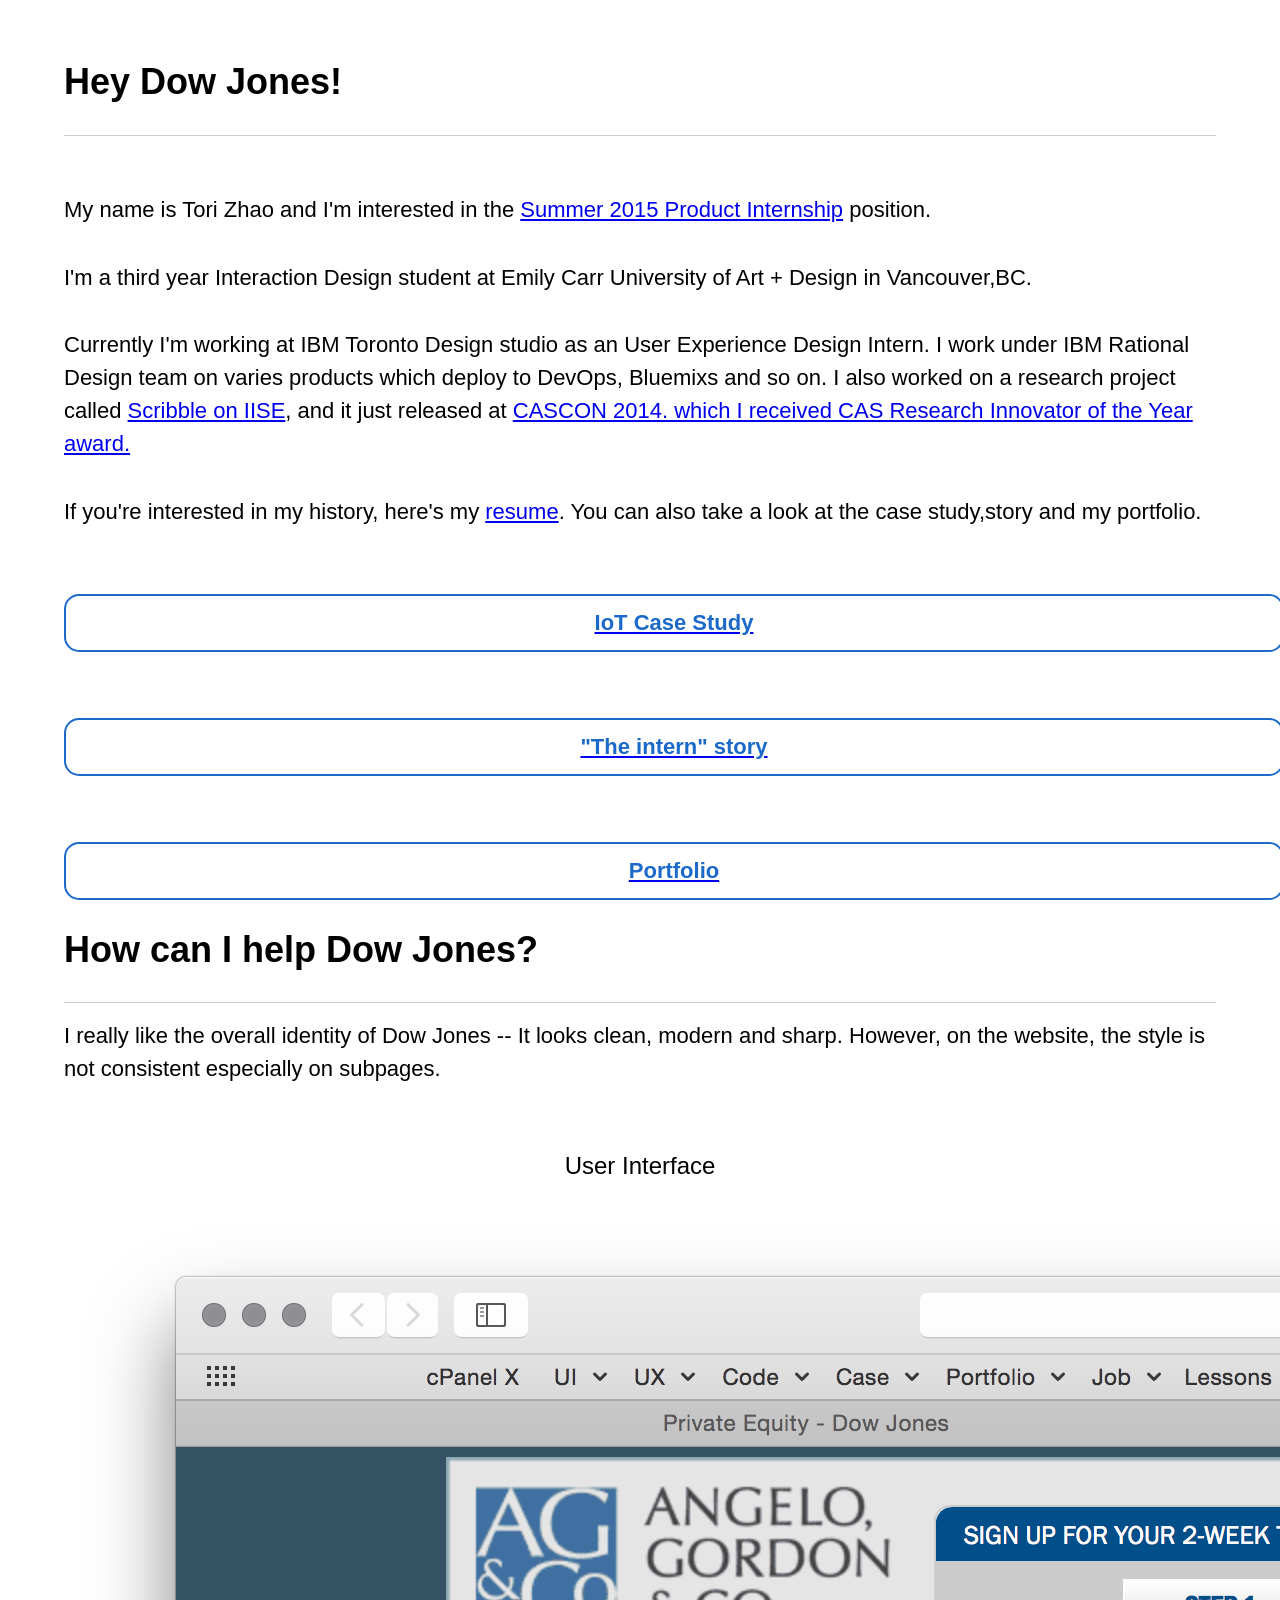
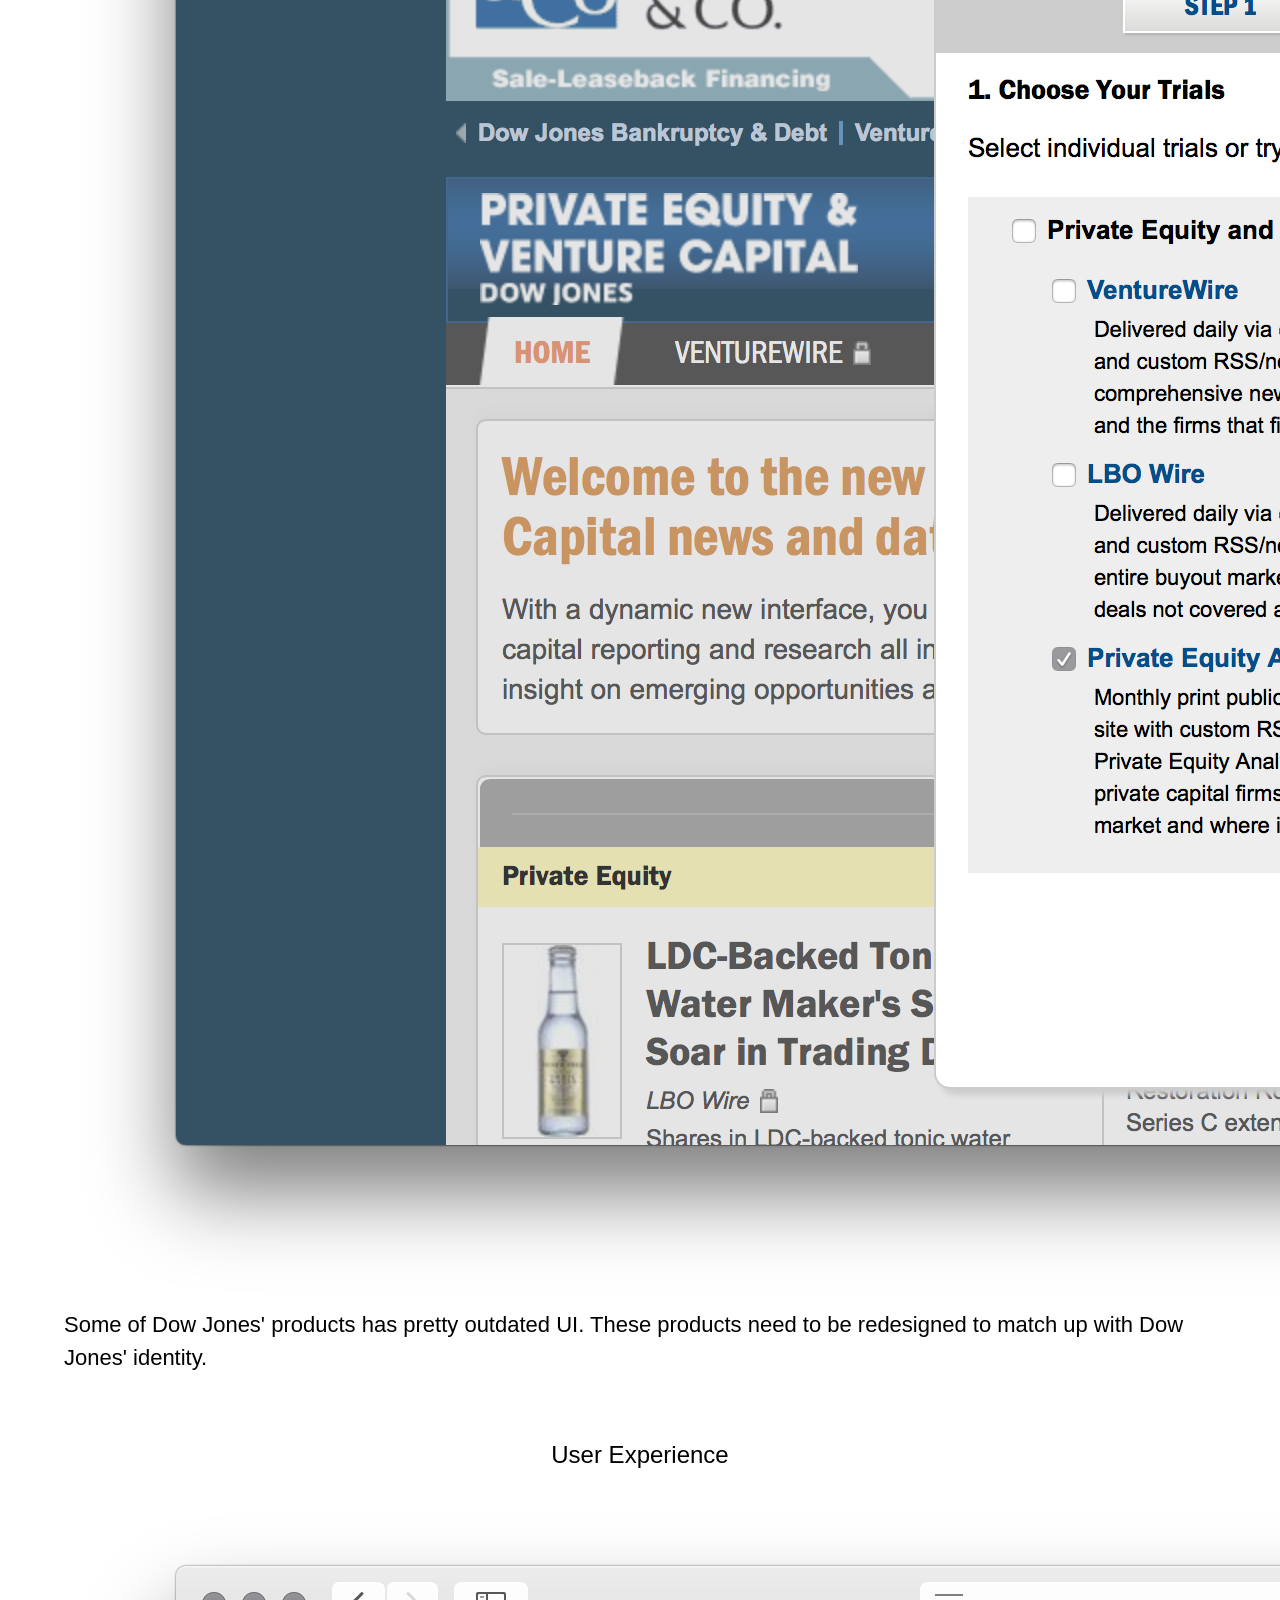
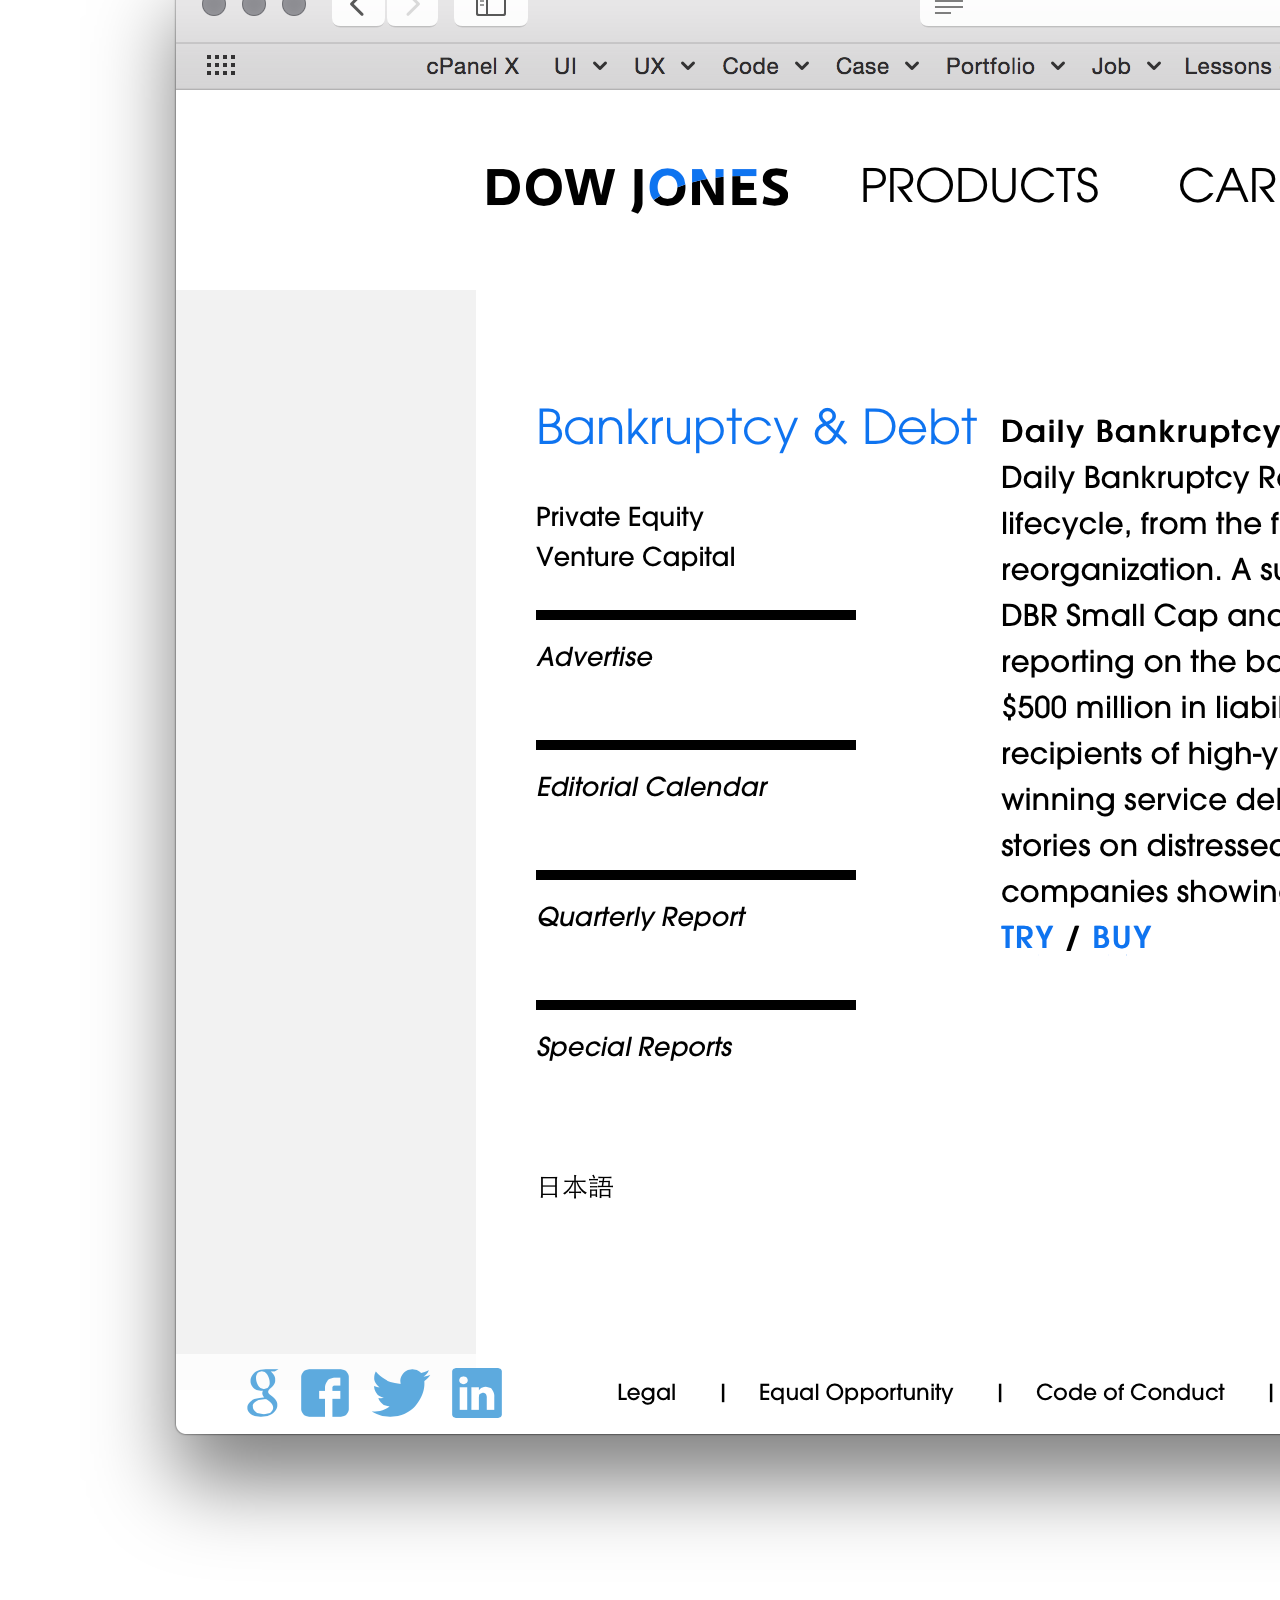
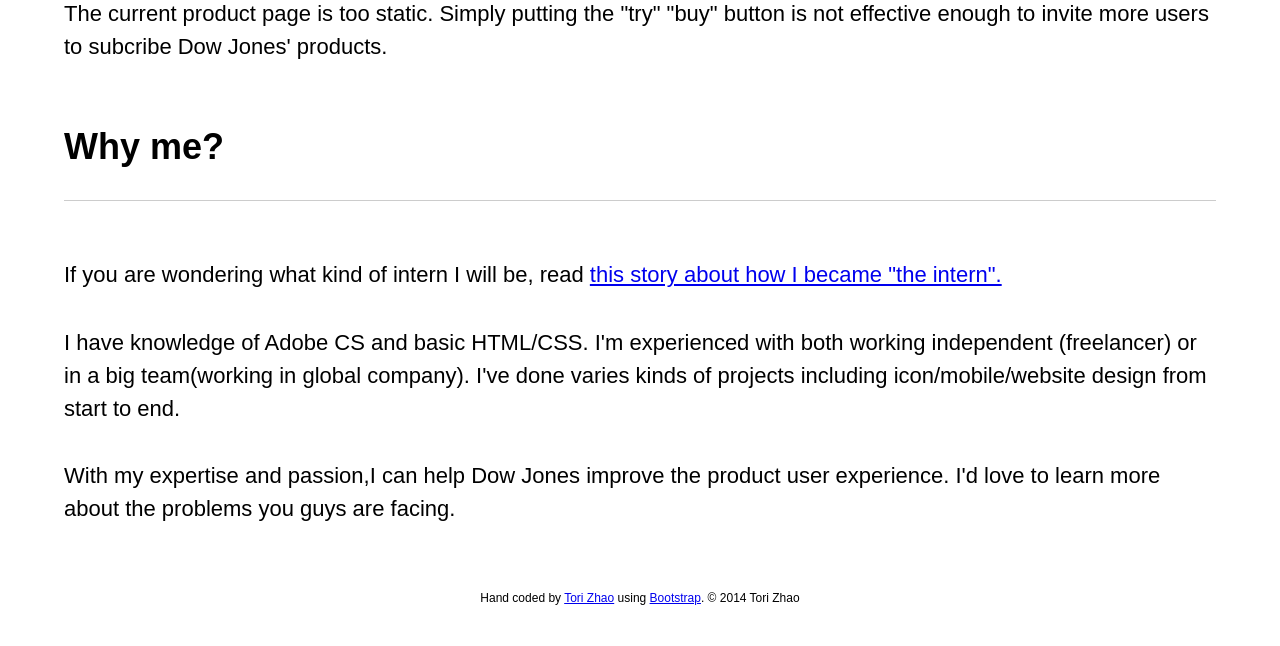
==== index.html @ aeb8a3db "version 1.0 initial version. first upload." ====
<!DOCTYPE html>
<html>
<head>
    <meta content="text/html; charset=utf-8" http-equiv="content-type">
    <meta charset="utf-8">
    <meta content="width=device-width" name="viewport">
    <meta content="IE=edge" http-equiv="X-UA-Compatible">

    <title>Tori's Application!</title>
    <meta content="Tori Zhao's Portfolio" name="description">
    <meta content="NOINDEX, NOFOLLOW" name="ROBOTS">
    <meta content="width=device-width, initial-scale=1.0, user-scalable=no"
    name="viewport"><!-- Bootstrap -->
    <link href="css/bootstrap.min.css" rel="stylesheet">
    <!-- HTML5 shim and Respond.js for IE8 support of HTML5 elements and media queries -->
    <!-- WARNING: Respond.js doesn't work if you view the page via file:// -->
    <!--[if lt IE 9]>
      <script src="https://oss.maxcdn.com/html5shiv/3.7.2/html5shiv.min.js"></script>
      <script src="https://oss.maxcdn.com/respond/1.4.2/respond.min.js"></script>
    <![endif]-->
    <!-- Stylesheets -->
    <link href="css/style.css" rel="stylesheet" type="text/css"><!-- Font  -->
    <link href='http://fonts.googleapis.com/css?family=Open+Sans:600,300' rel=
    'stylesheet' type='text/css'>
    <script>
(function(i,s,o,g,r,a,m){i['GoogleAnalyticsObject']=r;i[r]=i[r]||function(){
    (i[r].q=i[r].q||[]).push(arguments)},i[r].l=1*new Date();a=s.createElement(o),
    m=s.getElementsByTagName(o)[0];a.async=1;a.src=g;m.parentNode.insertBefore(a,m)
    })(window,document,'script','//www.google-analytics.com/analytics.js','ga');

    ga('create', 'UA-56283853-1', 'auto');
    ga('send', 'pageview');

    </script>
</head>

<body>
    <div class="container-fluid">
        <div class="row">
            <h1>Hey Dow Jones!</h1>


            <div class="col-md-7 intro">
                <p>My name is Tori Zhao and I'm interested in the <a href=
                "https://uscareers-dowjones-newscorp.icims.com/jobs/25150/summer-2015-product-internship/job?mode=job&iis=Job+Board&iisn=LinkedIn&mobile=false&width=910&height=500&bga=true&needsRedirect=false"
                target="_new">Summer 2015 Product Internship</a> position.</p>


                <p>I'm a third year Interaction Design student at Emily Carr
                University of Art + Design in Vancouver,BC.</p>


                <p>Currently I'm working at IBM Toronto Design studio as an
                User Experience Design Intern. I work under IBM Rational Design
                team on varies products which deploy to DevOps, Bluemixs
                and so on. I also worked on a research project called <a href=
                "http://iise.mybluemix.net/IISE/index.html" target=
                "_new">Scribble on IISE</a>, and it just released at <a href=
                "https://www-927.ibm.com/ibm/cas/cascon/" target="_new">CASCON
                2014. which I received CAS Research Innovator of the Year award.</a></p>


                <p>If you're interested in my history, here's my <a href=
                "https://www.dropbox.com/s/bzh99rfrfk92owg/Tori_Zhao_resume.pdf?dl=0"
                target="_new">resume</a>. You can also take a look at the case
                study,story and my portfolio.</p>
            </div>


            <div class="col-md-1">
            </div>


            <div class="col-md-4">
                <a href="http://iot.torichao.com" target="_new"><span class=
                "case-study">IoT Case Study</span></a> <a href=
                "http://uxthinker.torichao.com/story-behind-innovator-year-became-intern/" target="_new"><span class=
                "case-study">"The intern" story</span></a><a href=
                "http://www.torizhao.com" target="_new"><span class=
                "case-study">Portfolio</span></a>
            </div>
        </div>


        <div class="row">
        </div>
        <br>
        <br>


        <div class="row">
            <h1>How can I help Dow Jones?</h1>
            <br>
            <p>I really like the overall identity of Dow Jones -- It looks clean, modern and sharp. 
                However, on the website, the style is not consistent especially on subpages.</p>

            <div class="col-md-6">
                <h2>User Interface</h2>
                <img class="img-responsive" src="images/ui.png">

                <p>Some of Dow Jones' products has pretty outdated UI. These
                products need to be redesigned to match up with Dow Jones'
                identity.</p>
            </div>


            <div class="col-md-6">
                <h2>User Experience</h2>
                <img class="img-responsive" src="images/ux.png">

                <p>The current product page is too static. Simply putting the
                "try" "buy" button is not effective enough to invite more users
                to subcribe Dow Jones' products.</p>
            </div>
        </div>


        <div class="row">
        </div>
        <br>
        <br>


        <div class="row">
            <h1>Why me?</h1>


            <div class="col-md-1">
            </div>


            <div class="col-md-10 intro">
                <p>If you are wondering what kind of intern I will be, read <a href="http://uxthinker.torichao.com/story-behind-innovator-year-became-intern/" target="_new">this story about how I became "the intern".</a></p>

                <p>I have knowledge of Adobe CS and basic HTML/CSS. I'm
                experienced with both working independent (freelancer) or in a
                big team(working in global company). I've done varies kinds of
                projects including icon/mobile/website design from start to
                end.</p>


                <p>With my expertise and passion,I can help Dow Jones improve
                the product user experience. I'd love to learn more about the problems you guys are facing.</p>
            </div>


            <div class="col-md-1">
            </div>
        </div>
    </div>


    <footer>
        <p class="footer">Hand coded by <a href="http://www.torizhao.com">Tori
        Zhao</a> using <a href="http://getbootstrap.com">Bootstrap</a>. © 2014 Tori Zhao</p>
    </footer>
    <!-- jQuery (necessary for Bootstrap's JavaScript plugins) -->
    <script src=
    "https://ajax.googleapis.com/ajax/libs/jquery/1.11.1/jquery.min.js"></script> 
<!-- Include all compiled plugins (below), or include individual files as needed -->
     <script src="js/bootstrap.min.js"></script>
</body>
</html>
---- css/style.css ----
/* http://meyerweb.com/eric/tools/css/reset/ 
   v2.0 | 20110126
   License: none (public domain)
*/
html,body,div,span,applet,object,iframe,h1,h2,h3,h4,h5,h6,p,blockquote,pre,a,abbr,acronym,address,big,cite,code,del,dfn,em,img,ins,kbd,q,s,samp,small,strike,strong,sub,sup,tt,var,b,u,i,center,dl,dt,dd,ol,ul,li,fieldset,form,label,legend,table,caption,tbody,tfoot,thead,tr,th,td,article,aside,canvas,details,embed,figure,figcaption,footer,header,hgroup,menu,nav,output,ruby,section,summary,time,mark,audio,video {
        margin:0;
        padding:0;
        border:0;
        font-size:100%;
        font:inherit;
        vertical-align:baseline
}

/* HTML5 display-role reset for older browsers */
article,aside,details,figcaption,figure,footer,header,hgroup,menu,nav,section {
        display:block
}

body {
        line-height:1
}

ol,ul {
        list-style:none
}

blockquote,q {
        quotes:none
}

blockquote:before,blockquote:after,q:before,q:after {
        content:'';
        content:none
}

table {
        border-collapse:collapse;
        border-spacing:0
}

html {
        font-family:‘Open Sans’,sans-serif
}

.container-fluid {
        margin:5%
}

#profile {
        max-width:25%;
        max-height:25%;
        padding:5%
}

.intro {
        margin-top:5%
}

p {
        font-weight:200;
        font-size:22px;
        line-height:1.5;
        margin-bottom:3%
}

h1 {
        font-weight:600;
        font-size:36px;
        display:block;
        padding-bottom:3%;
        border-bottom:1px solid rgba(0,0,0,0.2)
}

h2 {
        font-size:24px;
        padding-bottom:3%;
        padding-top:3%;
        text-align:center
}

a:hover {
        cursor:pointer;
        text-decoration:none;
        color:#1B69C9
}

.footer {
        font-size:12px;
        text-align:center
}

.case-study {
        position:relative;
        display:block;
        width:100%;
        margin-top:3em;
/*	margin-bottom: -1rem;*/
        padding:1rem 2rem;
        border:2px solid #1B69C9;
        border-radius:15px;
        background-color:#FFF;
        text-align:center;
        cursor:pointer;
        color:#1B69C9;
        font-weight:600;
        font-size:22px
}

.case-study:hover {
        text-decoration:none;
        color:#fff;
        background-color:#1B69C9;
        transition:background-color .3s ease;
        transition:color 1s ease
}
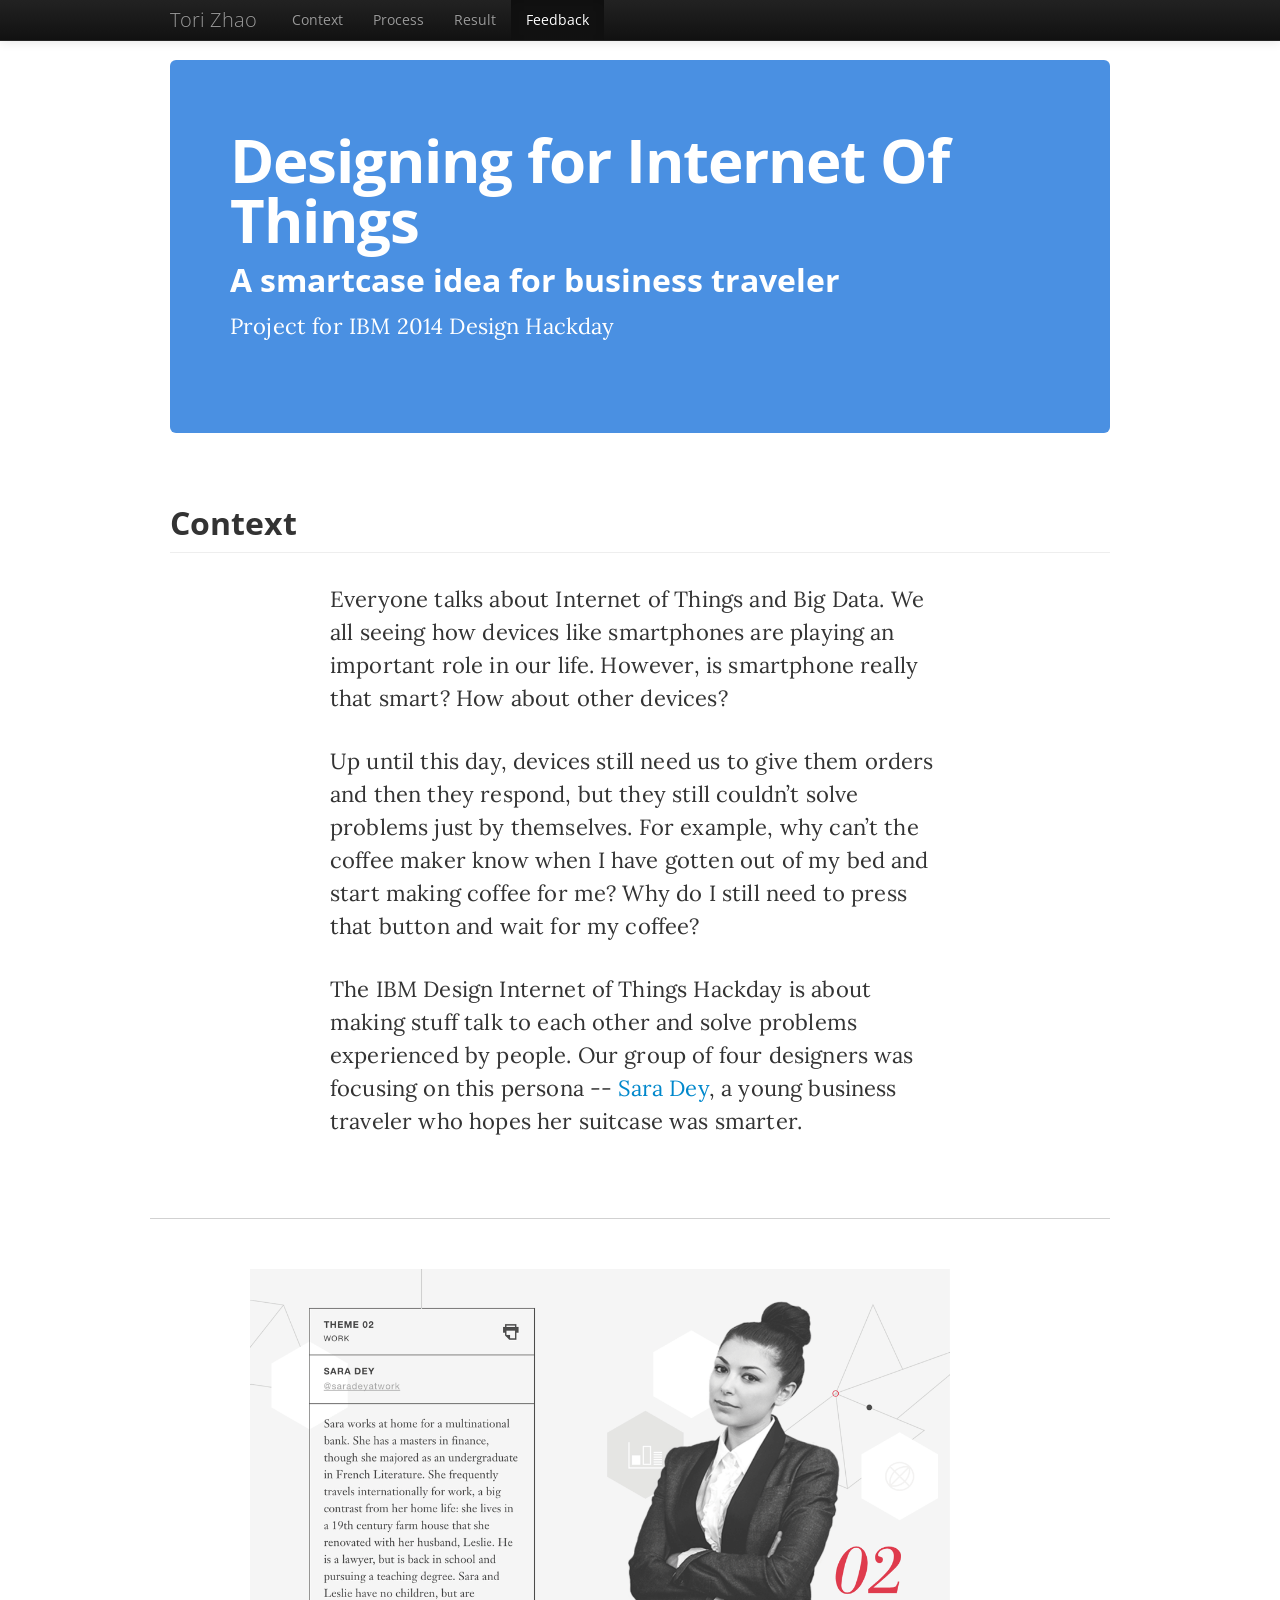
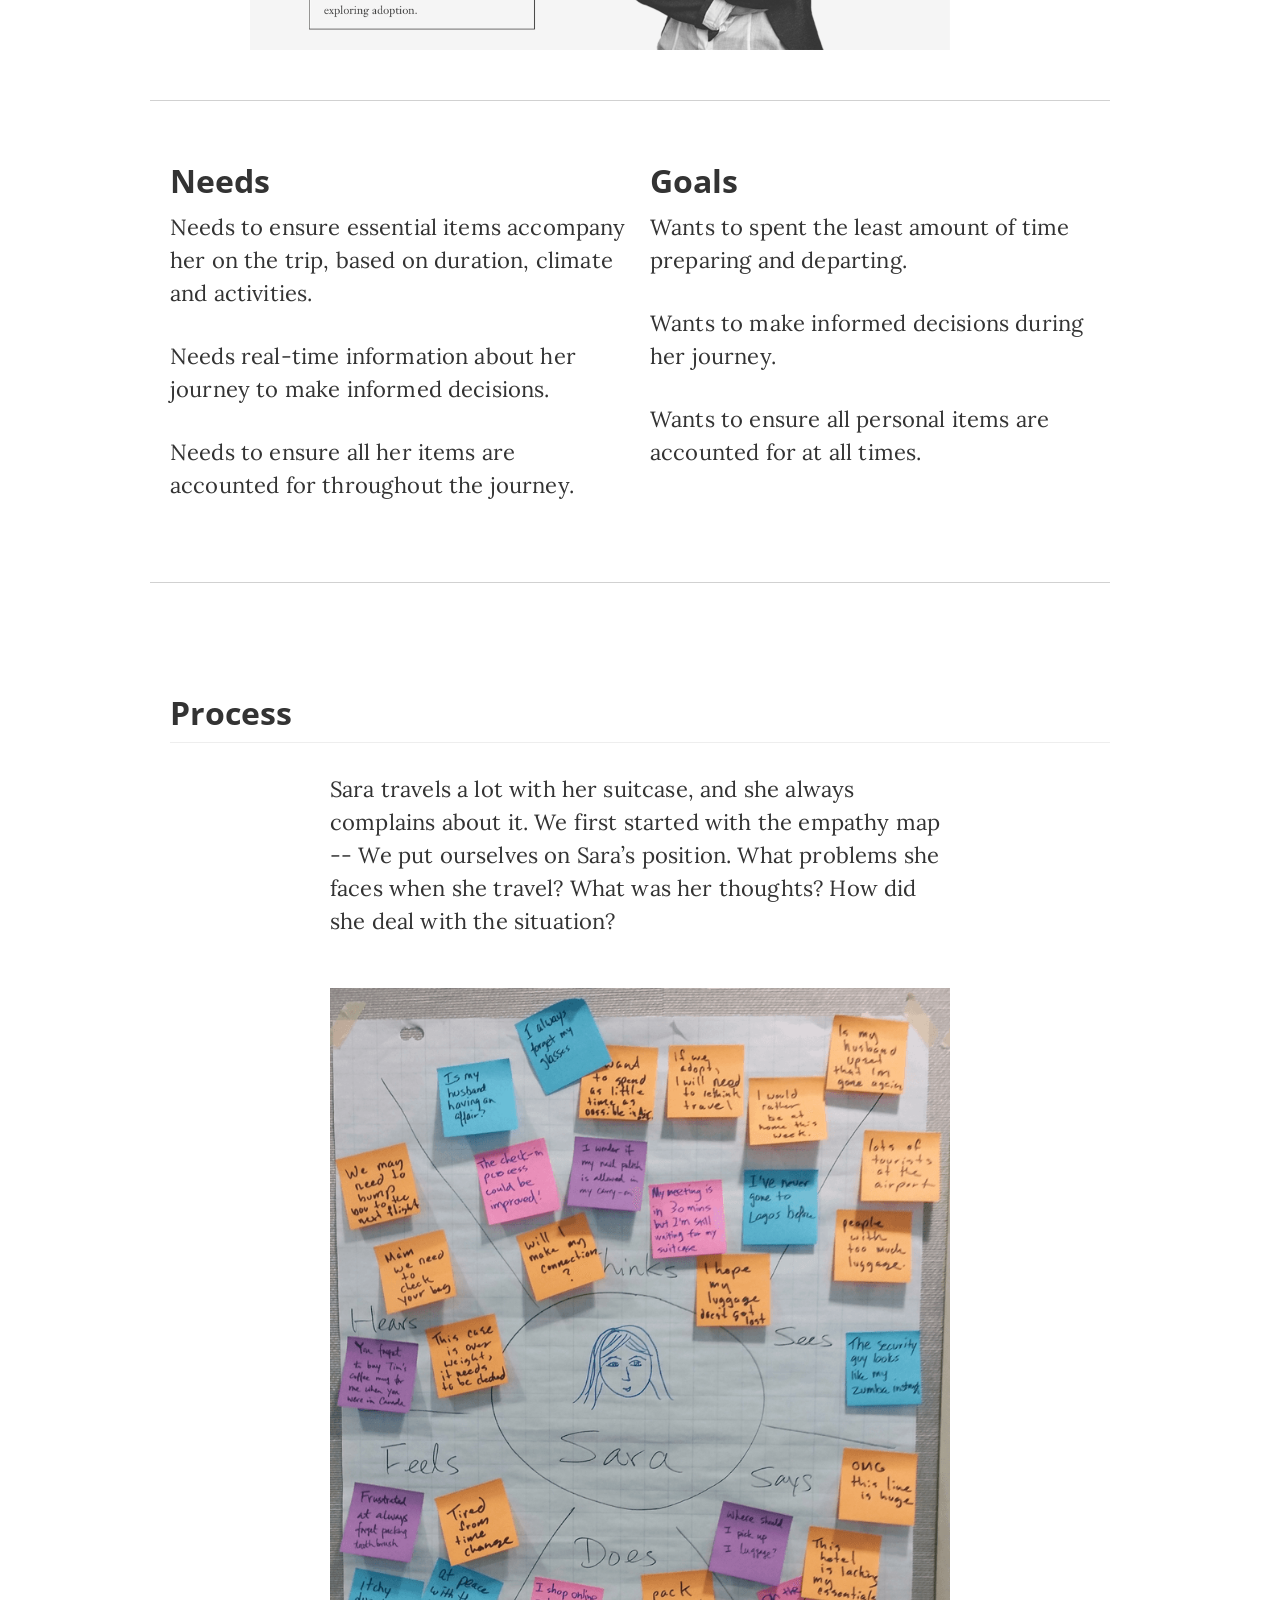
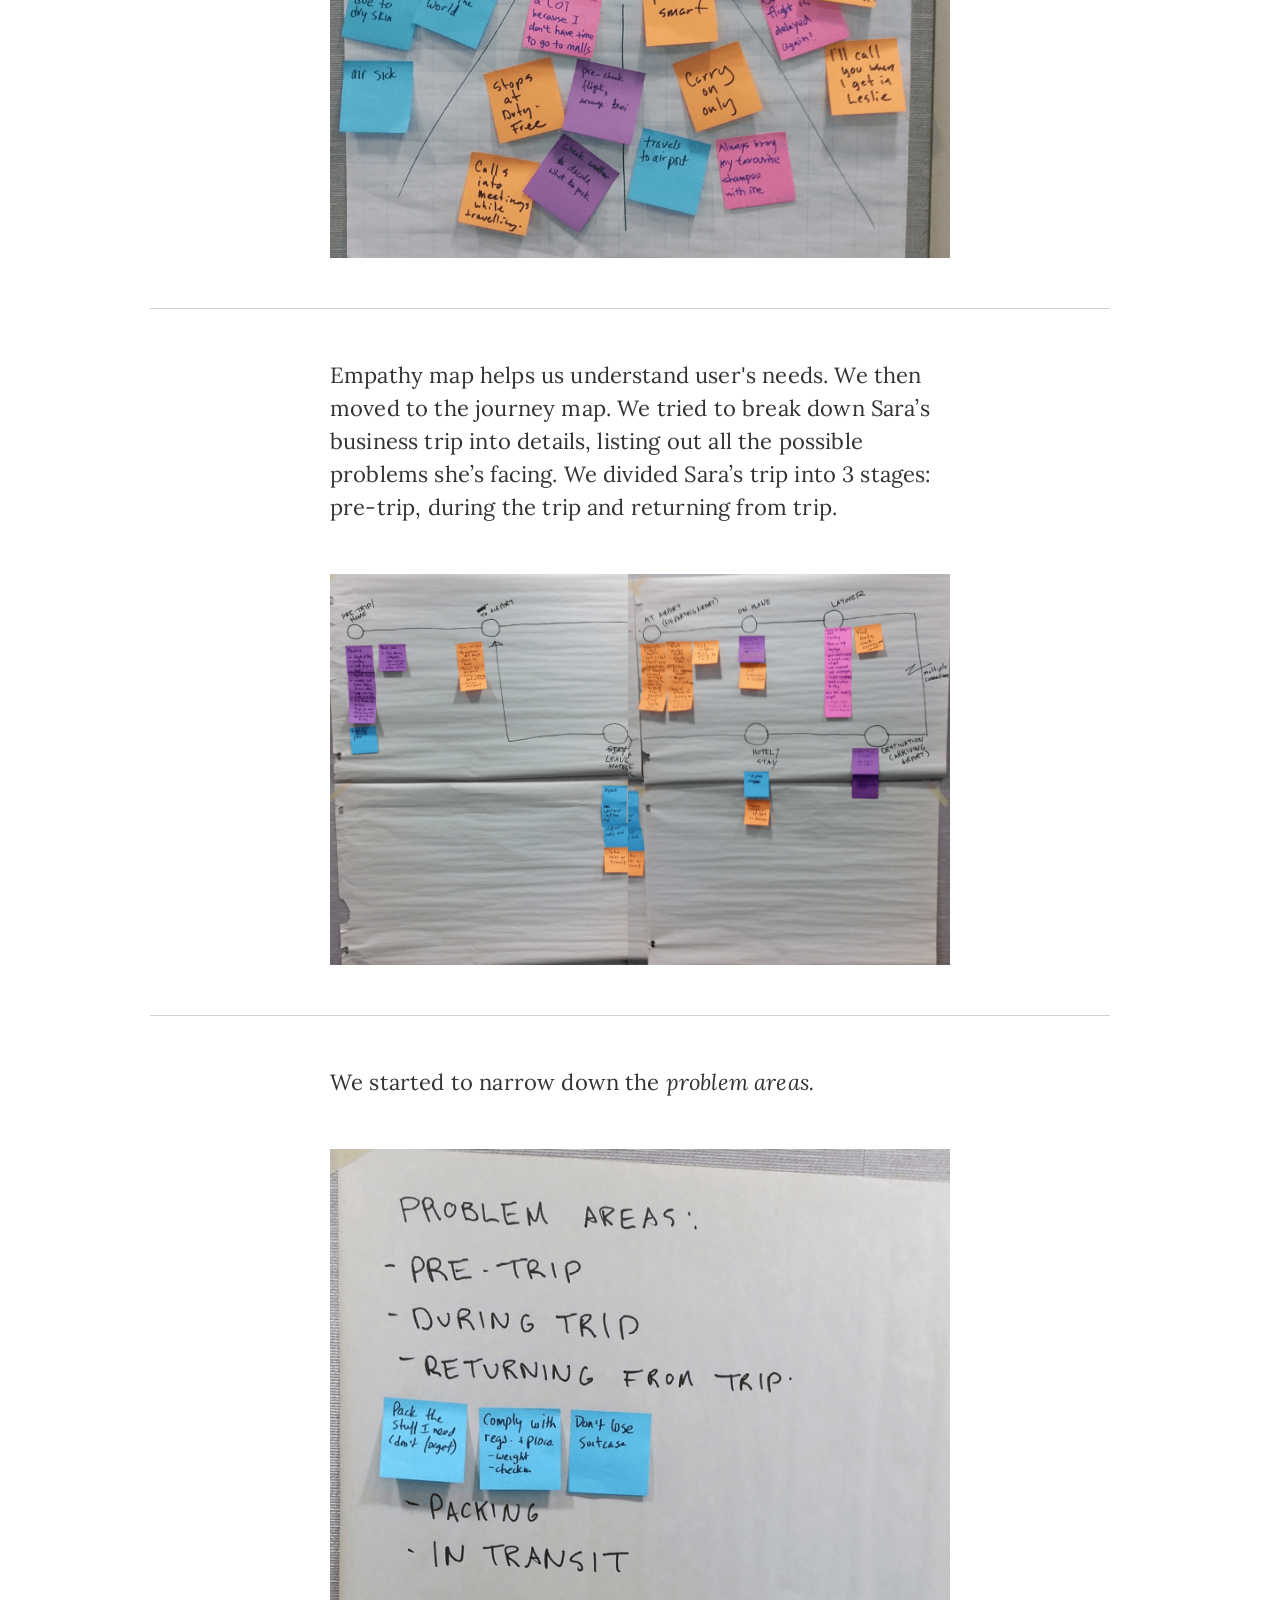
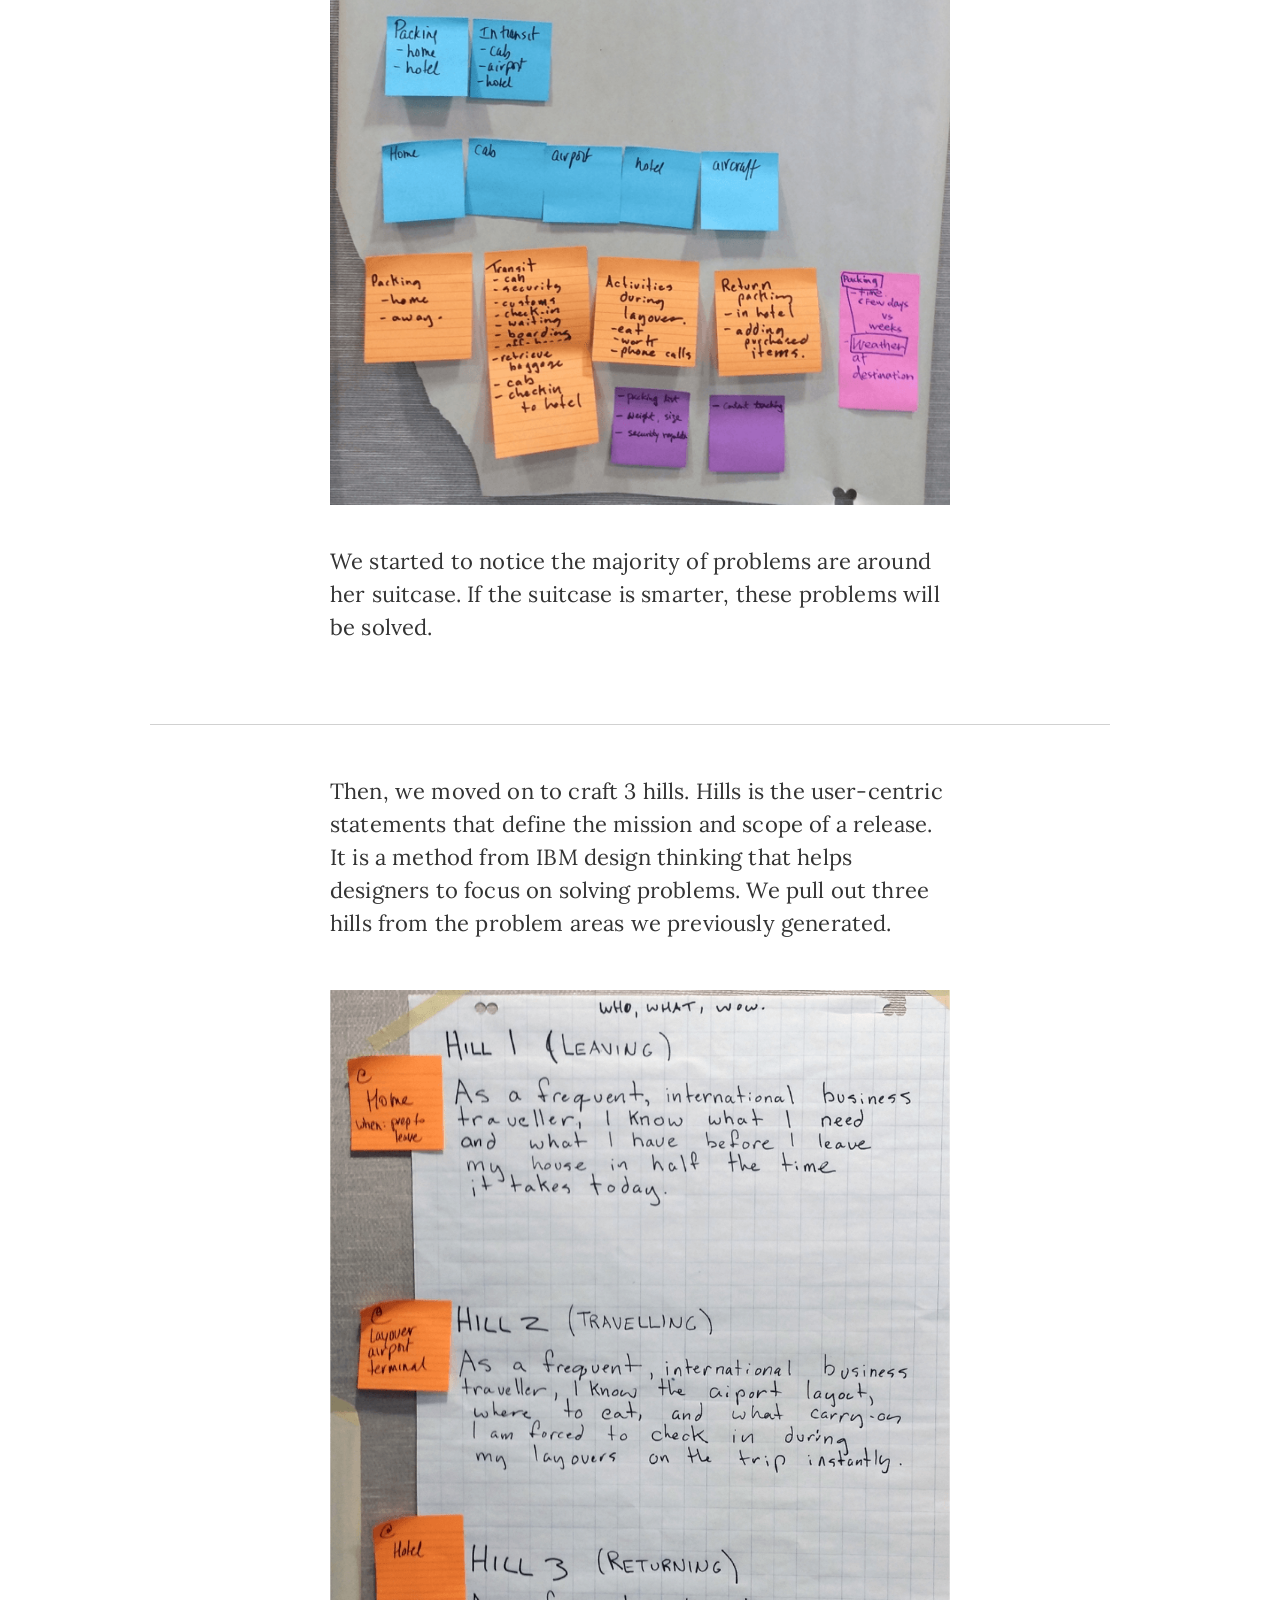
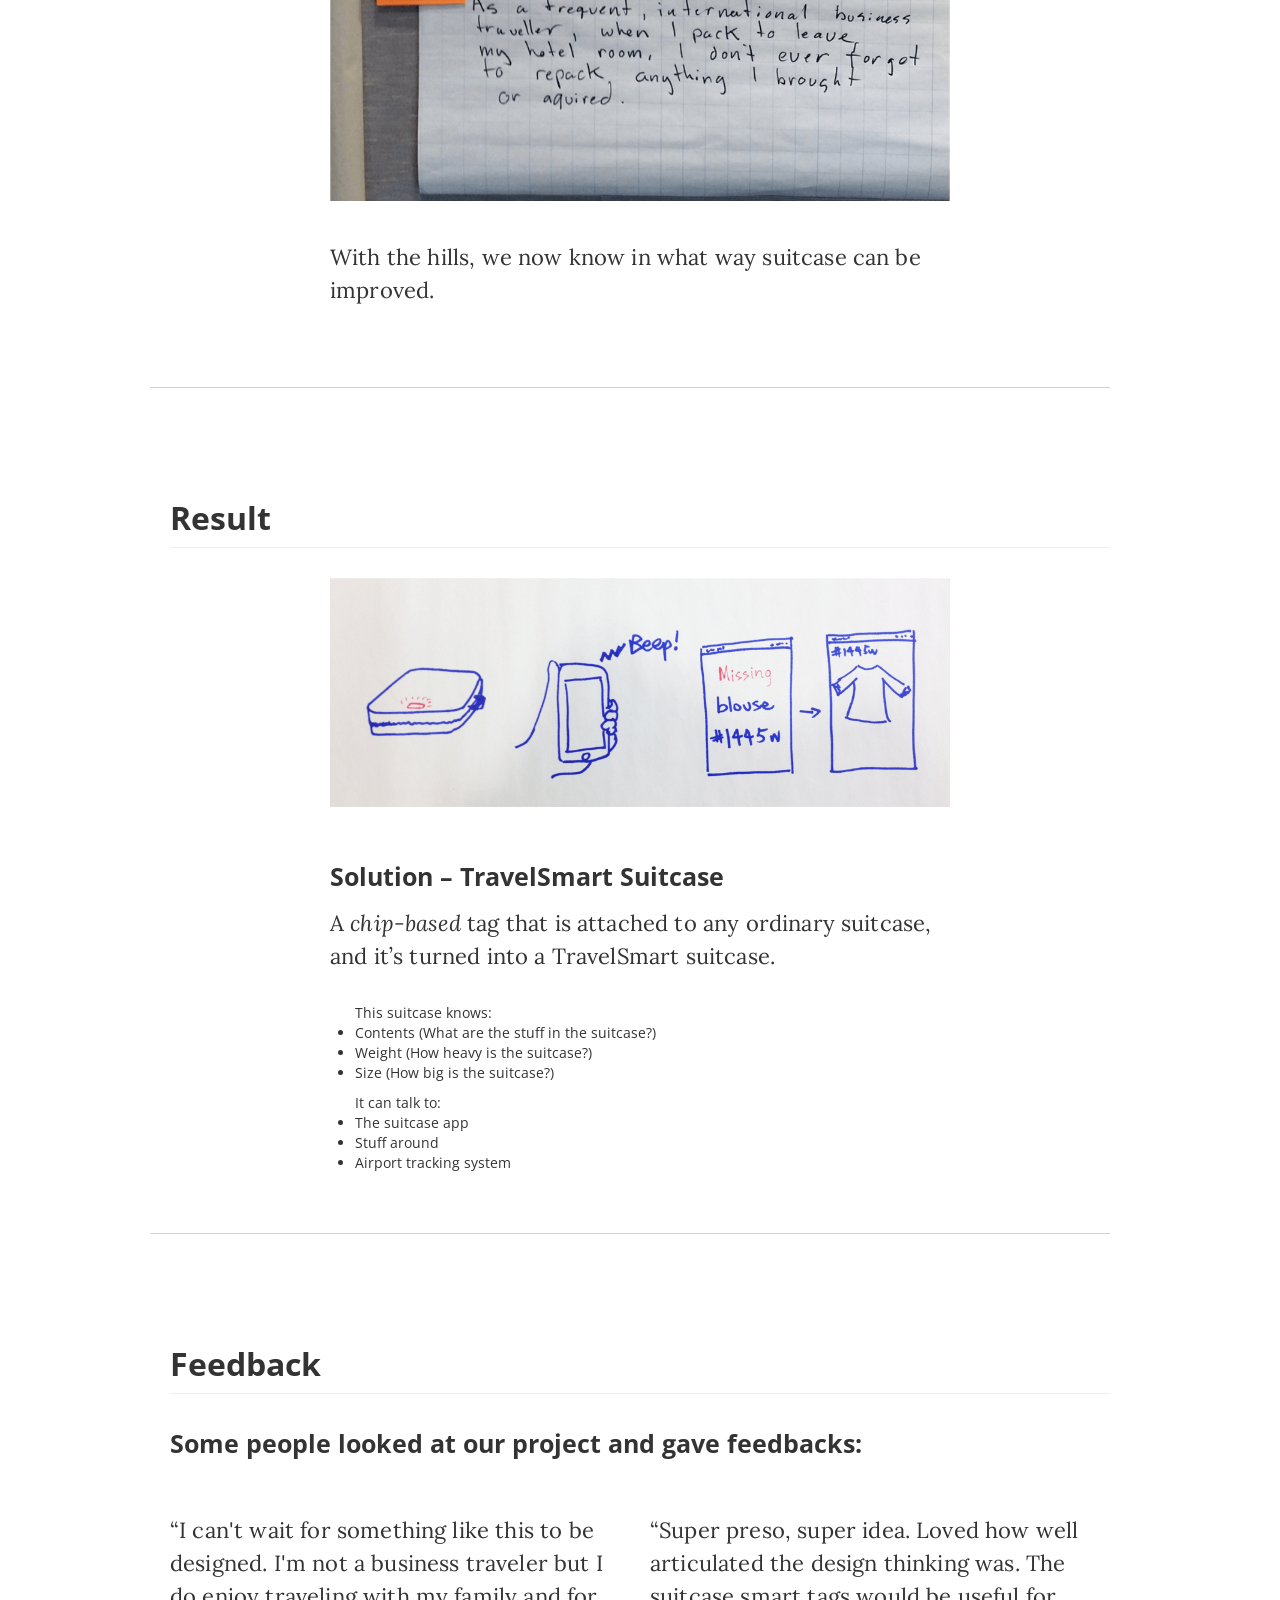
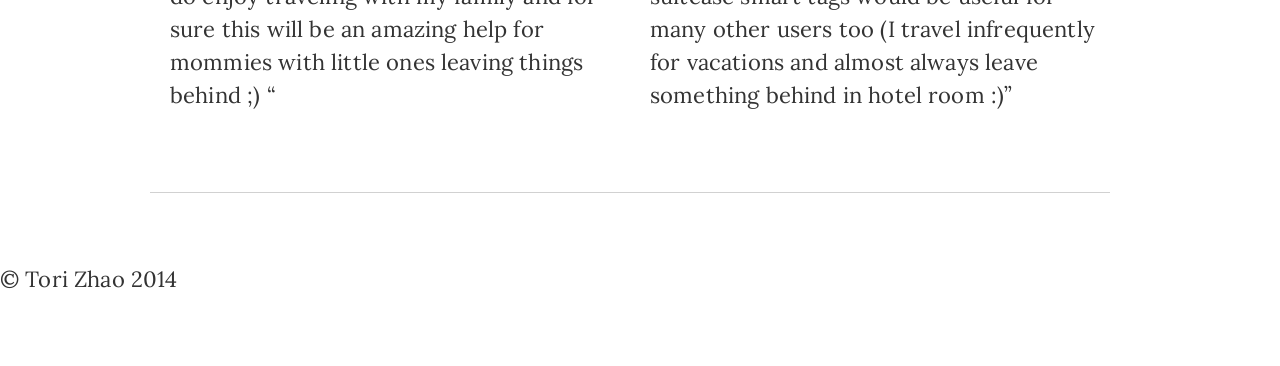
==== commit 7097c56b: "version 1.1 republish after verify the email" ====
--- a/index.html
+++ b/index.html
@@ -1,163 +1,406 @@
-<!DOCTYPE html>
-<html>
-<head>
-    <meta content="text/html; charset=utf-8" http-equiv="content-type">
-    <meta charset="utf-8">
-    <meta content="width=device-width" name="viewport">
-    <meta content="IE=edge" http-equiv="X-UA-Compatible">
-
-    <title>Tori's Application!</title>
-    <meta content="Tori Zhao's Portfolio" name="description">
-    <meta content="NOINDEX, NOFOLLOW" name="ROBOTS">
-    <meta content="width=device-width, initial-scale=1.0, user-scalable=no"
-    name="viewport"><!-- Bootstrap -->
-    <link href="css/bootstrap.min.css" rel="stylesheet">
-    <!-- HTML5 shim and Respond.js for IE8 support of HTML5 elements and media queries -->
-    <!-- WARNING: Respond.js doesn't work if you view the page via file:// -->
-    <!--[if lt IE 9]>
-      <script src="https://oss.maxcdn.com/html5shiv/3.7.2/html5shiv.min.js"></script>
-      <script src="https://oss.maxcdn.com/respond/1.4.2/respond.min.js"></script>
-    <![endif]-->
-    <!-- Stylesheets -->
-    <link href="css/style.css" rel="stylesheet" type="text/css"><!-- Font  -->
-    <link href='http://fonts.googleapis.com/css?family=Open+Sans:600,300' rel=
-    'stylesheet' type='text/css'>
-    <script>
-(function(i,s,o,g,r,a,m){i['GoogleAnalyticsObject']=r;i[r]=i[r]||function(){
-    (i[r].q=i[r].q||[]).push(arguments)},i[r].l=1*new Date();a=s.createElement(o),
-    m=s.getElementsByTagName(o)[0];a.async=1;a.src=g;m.parentNode.insertBefore(a,m)
-    })(window,document,'script','//www.google-analytics.com/analytics.js','ga');
-
-    ga('create', 'UA-56283853-1', 'auto');
-    ga('send', 'pageview');
-
-    </script>
-</head>
-
-<body>
-    <div class="container-fluid">
-        <div class="row">
-            <h1>Hey Dow Jones!</h1>
-
-
-            <div class="col-md-7 intro">
-                <p>My name is Tori Zhao and I'm interested in the <a href=
-                "https://uscareers-dowjones-newscorp.icims.com/jobs/25150/summer-2015-product-internship/job?mode=job&iis=Job+Board&iisn=LinkedIn&mobile=false&width=910&height=500&bga=true&needsRedirect=false"
-                target="_new">Summer 2015 Product Internship</a> position.</p>
-
-
-                <p>I'm a third year Interaction Design student at Emily Carr
-                University of Art + Design in Vancouver,BC.</p>
-
-
-                <p>Currently I'm working at IBM Toronto Design studio as an
-                User Experience Design Intern. I work under IBM Rational Design
-                team on varies products which deploy to DevOps, Bluemixs
-                and so on. I also worked on a research project called <a href=
-                "http://iise.mybluemix.net/IISE/index.html" target=
-                "_new">Scribble on IISE</a>, and it just released at <a href=
-                "https://www-927.ibm.com/ibm/cas/cascon/" target="_new">CASCON
-                2014. which I received CAS Research Innovator of the Year award.</a></p>
-
-
-                <p>If you're interested in my history, here's my <a href=
-                "https://www.dropbox.com/s/bzh99rfrfk92owg/Tori_Zhao_resume.pdf?dl=0"
-                target="_new">resume</a>. You can also take a look at the case
-                study,story and my portfolio.</p>
-            </div>
-
-
-            <div class="col-md-1">
-            </div>
-
-
-            <div class="col-md-4">
-                <a href="http://iot.torichao.com" target="_new"><span class=
-                "case-study">IoT Case Study</span></a> <a href=
-                "http://uxthinker.torichao.com/story-behind-innovator-year-became-intern/" target="_new"><span class=
-                "case-study">"The intern" story</span></a><a href=
-                "http://www.torizhao.com" target="_new"><span class=
-                "case-study">Portfolio</span></a>
-            </div>
-        </div>
-
-
-        <div class="row">
-        </div>
-        <br>
-        <br>
-
-
-        <div class="row">
-            <h1>How can I help Dow Jones?</h1>
-            <br>
-            <p>I really like the overall identity of Dow Jones -- It looks clean, modern and sharp. 
-                However, on the website, the style is not consistent especially on subpages.</p>
-
-            <div class="col-md-6">
-                <h2>User Interface</h2>
-                <img class="img-responsive" src="images/ui.png">
-
-                <p>Some of Dow Jones' products has pretty outdated UI. These
-                products need to be redesigned to match up with Dow Jones'
-                identity.</p>
-            </div>
-
-
-            <div class="col-md-6">
-                <h2>User Experience</h2>
-                <img class="img-responsive" src="images/ux.png">
-
-                <p>The current product page is too static. Simply putting the
-                "try" "buy" button is not effective enough to invite more users
-                to subcribe Dow Jones' products.</p>
-            </div>
-        </div>
-
-
-        <div class="row">
-        </div>
-        <br>
-        <br>
-
-
-        <div class="row">
-            <h1>Why me?</h1>
-
-
-            <div class="col-md-1">
-            </div>
-
-
-            <div class="col-md-10 intro">
-                <p>If you are wondering what kind of intern I will be, read <a href="http://uxthinker.torichao.com/story-behind-innovator-year-became-intern/" target="_new">this story about how I became "the intern".</a></p>
-
-                <p>I have knowledge of Adobe CS and basic HTML/CSS. I'm
-                experienced with both working independent (freelancer) or in a
-                big team(working in global company). I've done varies kinds of
-                projects including icon/mobile/website design from start to
-                end.</p>
-
-
-                <p>With my expertise and passion,I can help Dow Jones improve
-                the product user experience. I'd love to learn more about the problems you guys are facing.</p>
-            </div>
-
-
-            <div class="col-md-1">
-            </div>
-        </div>
-    </div>
-
-
-    <footer>
-        <p class="footer">Hand coded by <a href="http://www.torizhao.com">Tori
-        Zhao</a> using <a href="http://getbootstrap.com">Bootstrap</a>. © 2014 Tori Zhao</p>
-    </footer>
-    <!-- jQuery (necessary for Bootstrap's JavaScript plugins) -->
-    <script src=
-    "https://ajax.googleapis.com/ajax/libs/jquery/1.11.1/jquery.min.js"></script> 
-<!-- Include all compiled plugins (below), or include individual files as needed -->
-     <script src="js/bootstrap.min.js"></script>
-</body>
+<!DOCTYPE html>
+<!--[if lt IE 7]>      <html class="no-js lt-ie9 lt-ie8 lt-ie7"> <![endif]-->
+<!--[if IE 7]>         <html class="no-js lt-ie9 lt-ie8"> <![endif]-->
+<!--[if IE 8]>         <html class="no-js lt-ie9"> <![endif]-->
+<!--[if gt IE 8]><!-->
+
+<html class="no-js">
+<!--<![endif]-->
+
+
+<head>
+    <meta charset="utf-8">
+    <meta content="IE=edge,chrome=1" http-equiv="X-UA-Compatible">
+
+    <title>Case Study: Design for IoT</title>
+    <meta content="Case Study - Travelsmart" name="description">
+    <meta content="width=device-width" name="viewport">
+    <meta content="NOINDEX, NOFOLLOW" name="ROBOTS">
+    <!-- <link rel="stylesheet" href="css/bootstrap.min.css"> -->
+    <link href="css/bootstrap.css" rel="stylesheet">
+    <style>
+body {
+                padding-top: 60px;
+                padding-bottom: 40px;
+            }
+    </style>
+    <link href="css/bootstrap-responsive.min.css" rel="stylesheet">
+    <link href="css/main.css" rel="stylesheet">
+    <script src="js/vendor/modernizr-2.6.2-respond-1.1.0.min.js"></script><!-- Font  -->
+    <link href='http://fonts.googleapis.com/css?family=Lora' rel='stylesheet'
+    type='text/css'>
+    <link href='http://fonts.googleapis.com/css?family=Open+Sans:600,300' rel=
+    'stylesheet' type='text/css'>
+</head>
+
+<body>
+    <!--[if lt IE 7]>
+            <p class="chromeframe">You are using an <strong>outdated</strong> browser. Please <a href="http://browsehappy.com/">upgrade your browser</a> or <a href="http://www.google.com/chromeframe/?redirect=true">activate Google Chrome Frame</a> to improve your experience.</p>
+        <![endif]-->
+    <!-- This code is taken from http://twitter.github.com/bootstrap/examples/hero.html -->
+
+
+    <div class="navbar navbar-inverse navbar-fixed-top">
+        <div class="navbar-inner">
+            <div class="container">
+                <a class="btn btn-navbar" data-target=".nav-collapse"
+                data-toggle="collapse"><span class="icon-bar"></span>
+                <span class="icon-bar"></span> <span class=
+                "icon-bar"></span></a> <a class="brand" href=
+                "http://www.torizhao.com">Tori Zhao</a>
+
+                <div class="nav-collapse collapse">
+                    <ul class="nav" id="top-nav">
+                        <li>
+                            <a href="#section-1">Context</a>
+                        </li>
+
+
+                        <li>
+                            <a href="#section-2">Process</a>
+                        </li>
+
+
+                        <li>
+                            <a href="#section-3">Result</a>
+                        </li>
+
+
+                        <li>
+                            <a href="#section-4">Feedback</a>
+                        </li>
+                    </ul>
+                </div>
+                <!--/.nav-collapse -->
+            </div>
+        </div>
+    </div>
+
+
+    <div class="container content">
+        <!-- Main hero unit for a primary marketing message or call to action -->
+
+
+        <div class="hero-unit">
+            <h1>Designing for Internet Of Things</h1>
+
+
+            <h2>A smartcase idea for business traveler</h2>
+
+
+            <p>Project for IBM 2014 Design Hackday</p>
+        </div>
+
+
+        <div class="block" id="section-1">
+            <h2 class="page-header">Context</h2>
+
+
+            <div class="row">
+                <div class="span2">
+                </div>
+
+
+                <div class="span8">
+                    <p>Everyone talks about Internet of Things and Big Data. We
+                    all seeing how devices like smartphones are playing an
+                    important role in our life. However, is smartphone really
+                    that smart? How about other devices?</p>
+
+
+                    <p>Up until this day, devices still need us to give them
+                    orders and then they respond, but they still couldn’t solve
+                    problems just by themselves. For example, why can’t the
+                    coffee maker know when I have gotten out of my bed and
+                    start making coffee for me? Why do I still need to press
+                    that button and wait for my coffee?</p>
+
+
+                    <p>The IBM Design Internet of Things Hackday is about
+                    making stuff talk to each other and solve problems
+                    experienced by people. Our group of four designers was
+                    focusing on this persona -- <a href=
+                    "https://twitter.com/SaraDeyAtWork" target="_blank">Sara
+                    Dey</a>, a young business traveler who hopes her suitcase
+                    was smarter.</p>
+                </div>
+
+
+                <div class="span2">
+                </div>
+            </div>
+
+
+            <div class="row">
+                <div class="span1">
+                </div>
+
+
+                <div class="span9"><img class="img-responsive" src=
+                "img/persona.png">
+                </div>
+
+
+                <div class="span1">
+                </div>
+            </div>
+
+
+            <div class="row">
+                <div class="span6">
+                    <h2>Needs</h2>
+
+
+                    <p>Needs to ensure essential items accompany her on the
+                    trip, based on duration, climate and activities.</p>
+
+
+                    <p>Needs real-time information about her journey to make
+                    informed decisions.</p>
+
+
+                    <p>Needs to ensure all her items are accounted for
+                    throughout the journey.</p>
+                </div>
+
+
+                <div class="span6">
+                    <h2>Goals</h2>
+
+
+                    <p>Wants to spent the least amount of time preparing and
+                    departing.</p>
+
+
+                    <p>Wants to make informed decisions during her journey.</p>
+
+
+                    <p>Wants to ensure all personal items are accounted for at
+                    all times.</p>
+                </div>
+            </div>
+        </div>
+        <!-- end block -->
+
+
+        <div class="block" id="section-2">
+            <h2 class="page-header">Process</h2>
+
+
+            <div class="row">
+                <!-- empathy map -->
+
+
+                <div class="span2">
+                </div>
+
+
+                <div class="span8">
+                <p>Sara travels a lot with her suitcase, and she always
+                complains about it. We first started with the empathy map -- We
+                put ourselves on Sara’s position. What problems she faces when
+                she travel? What was her thoughts? How did she deal with the
+                situation?</p>
+                <br>
+                <img class="img-responsive" src="img/empathy-map.png">
+                </div>
+
+
+                <div class="span2">
+                </div>
+            </div>
+            <!-- end row -->
+
+
+            <div class="row">
+                <!-- journey map -->
+
+
+                <div class="span2">
+                </div>
+
+
+                <div class="span8">
+                <p>Empathy map helps us understand user's needs. We then moved
+                to the journey map. We tried to break down Sara’s business trip
+                into details, listing out all the possible problems she’s
+                facing. We divided Sara’s trip into 3 stages: pre-trip, during
+                the trip and returning from trip.</p>
+                <br>
+                <img class="img-responsive" src="img/journey-map.png">
+                </div>
+
+
+                <div class="span2">
+                </div>
+            </div>
+            <!-- end row -->
+
+
+            <div class="row">
+                <!-- Porblem areas -->
+
+
+                <div class="span2">
+                </div>
+
+
+                <div class="span8">
+                    <p>We started to narrow down the <em>problem
+                    areas.</em></p>
+                    <br>
+                    <img src="img/problem-areas.png"><br>
+                    <br>
+                    <br>
+
+
+                    <p>We started to notice the majority of problems are around
+                    her suitcase. If the suitcase is smarter, these problems
+                    will be solved.</p>
+                </div>
+
+
+                <div class="span2">
+                </div>
+            </div>
+
+
+            <div class="row">
+                <!-- Hills -->
+
+
+                <div class="span2">
+                </div>
+
+
+                <div class="span8">
+                    <p>Then, we moved on to craft 3 hills. Hills is the
+                    user-centric statements that define the mission and scope
+                    of a release. It is a method from IBM design thinking that
+                    helps designers to focus on solving problems. We pull out
+                    three hills from the problem areas we previously
+                    generated.</p>
+                    <br>
+                    <img src="img/hills.png"><br>
+                    <br>
+                    <br>
+
+
+                    <p>With the hills, we now know in what way suitcase can be
+                    improved.</p>
+                </div>
+
+
+                <div class="span2">
+                </div>
+            </div>
+        </div>
+        <!-- end block -->
+
+
+        <div class="block" id="section-3">
+            <h2 class="page-header">Result</h2>
+
+
+            <div class="row">
+                <div class="span2">
+                </div>
+
+
+                <div class="span8">
+                    <img src="img/suitcase.png"><br>
+                    <br>
+                    <br>
+
+
+                    <h3>Solution – TravelSmart Suitcase</h3>
+
+
+                    <p>A <em>chip-based</em> tag that is attached to any
+                    ordinary suitcase, and it’s turned into a TravelSmart
+                    suitcase.</p>
+
+
+                    <ul>
+                        <li style="list-style: none">This suitcase knows:</li>
+
+
+                        <li>Contents (What are the stuff in the suitcase?)</li>
+
+
+                        <li>Weight (How heavy is the suitcase?)</li>
+
+
+                        <li>Size (How big is the suitcase?)</li>
+                    </ul>
+
+
+                    <ul>
+                        <li style="list-style: none">It can talk to:</li>
+
+
+                        <li>The suitcase app</li>
+
+
+                        <li>Stuff around</li>
+
+
+                        <li>Airport tracking system</li>
+                    </ul>
+                </div>
+
+
+                <div class="span2">
+                </div>
+            </div>
+        </div>
+        <!-- end block -->
+
+
+        <div class="block" id="section-4">
+            <h2 class="page-header">Feedback</h2>
+
+
+            <h3>Some people looked at our project and gave feedbacks:</h3>
+            <br>
+            <br>
+
+
+            <div class="row">
+                <div class="span6">
+                    <p>“I can't wait for something like this to be designed.
+                    I'm not a business traveler but I do enjoy traveling with
+                    my family and for sure this will be an amazing help for
+                    mommies with little ones leaving things behind ;) “</p>
+                </div>
+
+
+                <div class="span6">
+                    <p>“Super preso, super idea. Loved how well articulated the
+                    design thinking was. The suitcase smart tags would be
+                    useful for many other users too (I travel infrequently for
+                    vacations and almost always leave something behind in hotel
+                    room :)”</p>
+                </div>
+            </div>
+        </div>
+    </div>
+    <!--end block-->
+
+
+    <footer>
+        <p>&copy; Tori Zhao 2014</p>
+    </footer>
+    <!-- /container -->
+    <script src=
+    "https://ajax.googleapis.com/ajax/libs/jquery/1.8.3/jquery.min.js"></script> <script>
+window.jQuery || document.write('<script src="js/vendor/jquery-1.8.3.min.js"><\/script>')
+    </script> <script src="js/vendor/bootstrap.min.js"></script> <script src="js/plugins.js"></script> <script src="js/main.js"></script> <script>
+ $('#top-nav').onePageNav({
+                 currentClass: 'active',
+                 changeHash: true,
+                 scrollSpeed: 1200
+            });
+    </script>
+</body>
 </html>
--- a/css/main.css
+++ b/css/main.css
@@ -0,0 +1,56 @@
+
+
+/* ==========================================================================
+   Author's custom styles
+   ========================================================================== */
+.block {
+    padding:20px 0
+}
+
+.hero-unit {
+    background-color:#4A90E2;
+    background-image:url(img/bg.jpg) no-repeat center center;
+    background-size:100% auto;
+    color:#fff
+}
+
+p {
+    font-family:'Lora',serif;
+    margin-bottom:30px;
+    letter-spacing:.01rem;
+    font-weight:400;
+    font-style:normal;
+    font-size:22px;
+    line-height:1.5
+}
+
+.row {
+    margin-bottom:50px;
+    padding-bottom:50px;
+    border-bottom:1px solid #D1D1D1
+}
+
+/*.container.content {
+	background-color: #55DFAA;
+}
+
+body {
+	background-color: #55DFAA;
+}
+*/
+
+
+
+
+
+
+
+
+
+
+
+
+
+
+
+
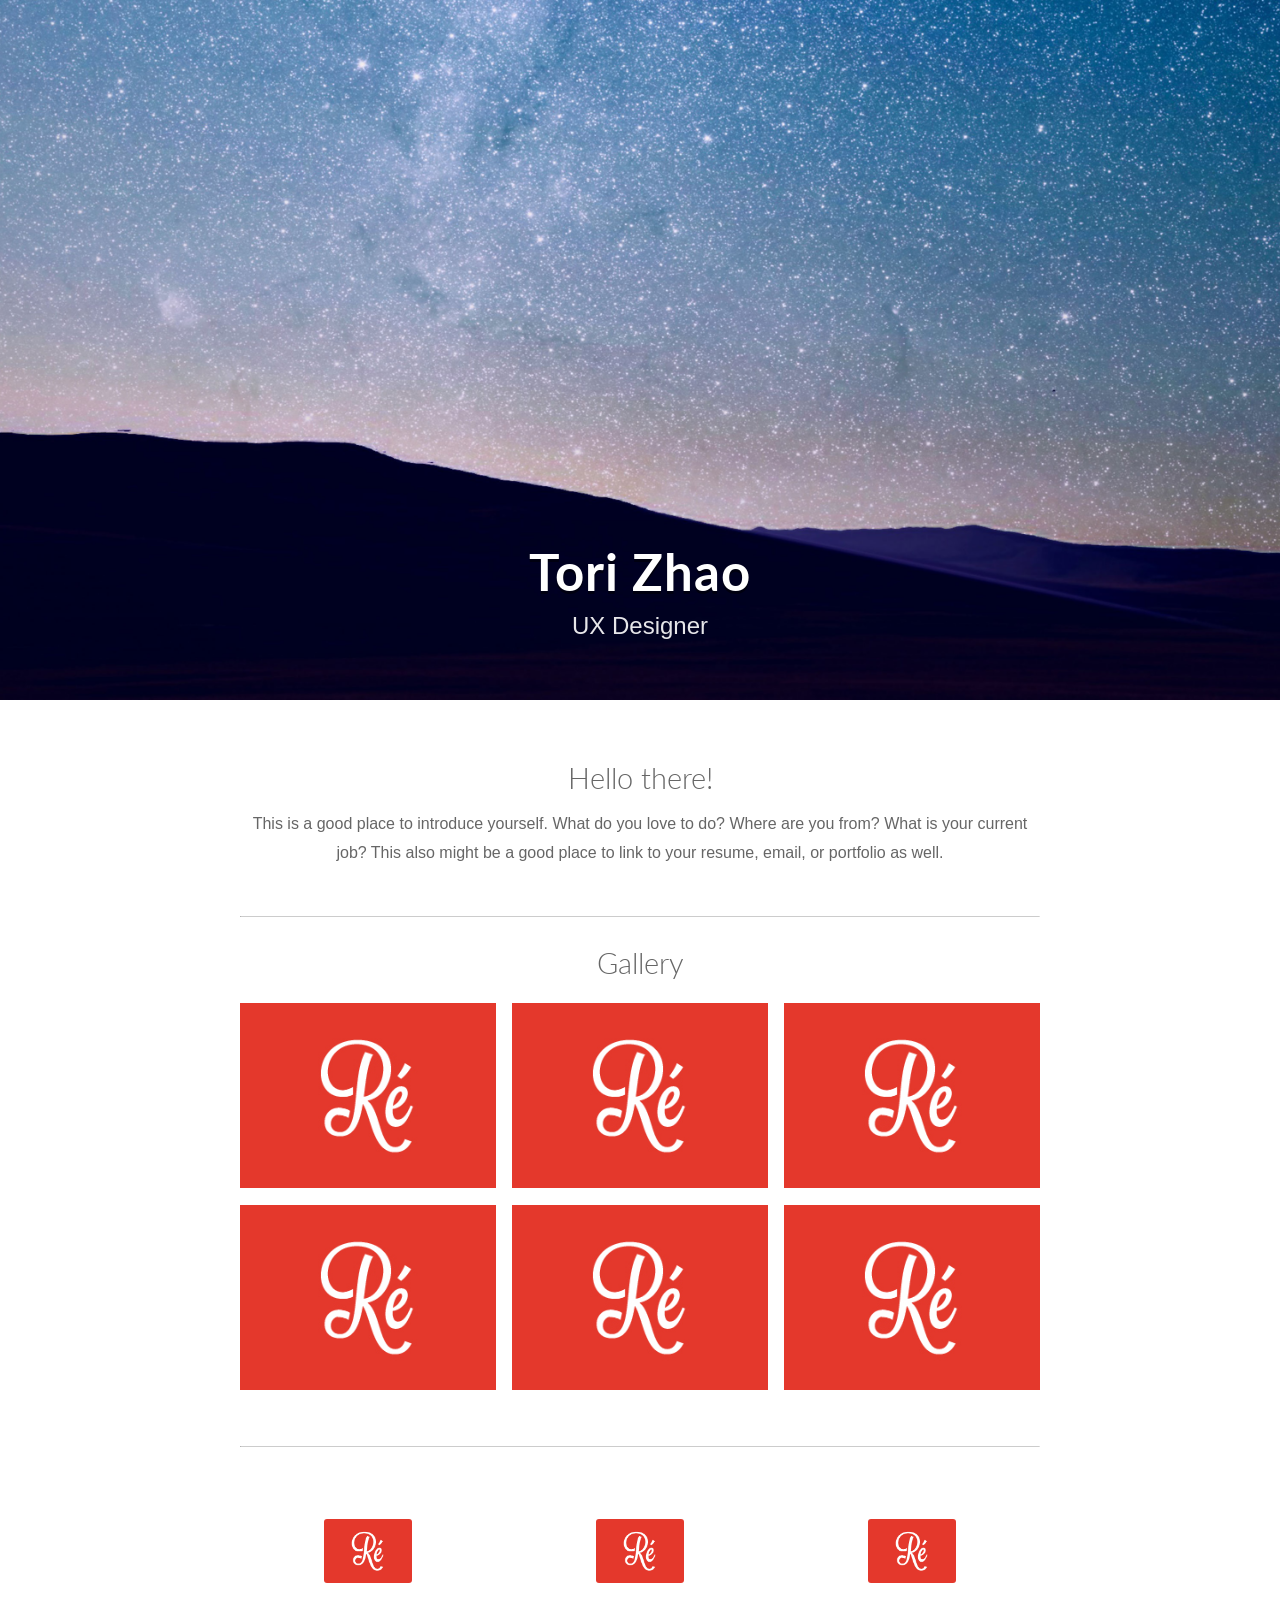
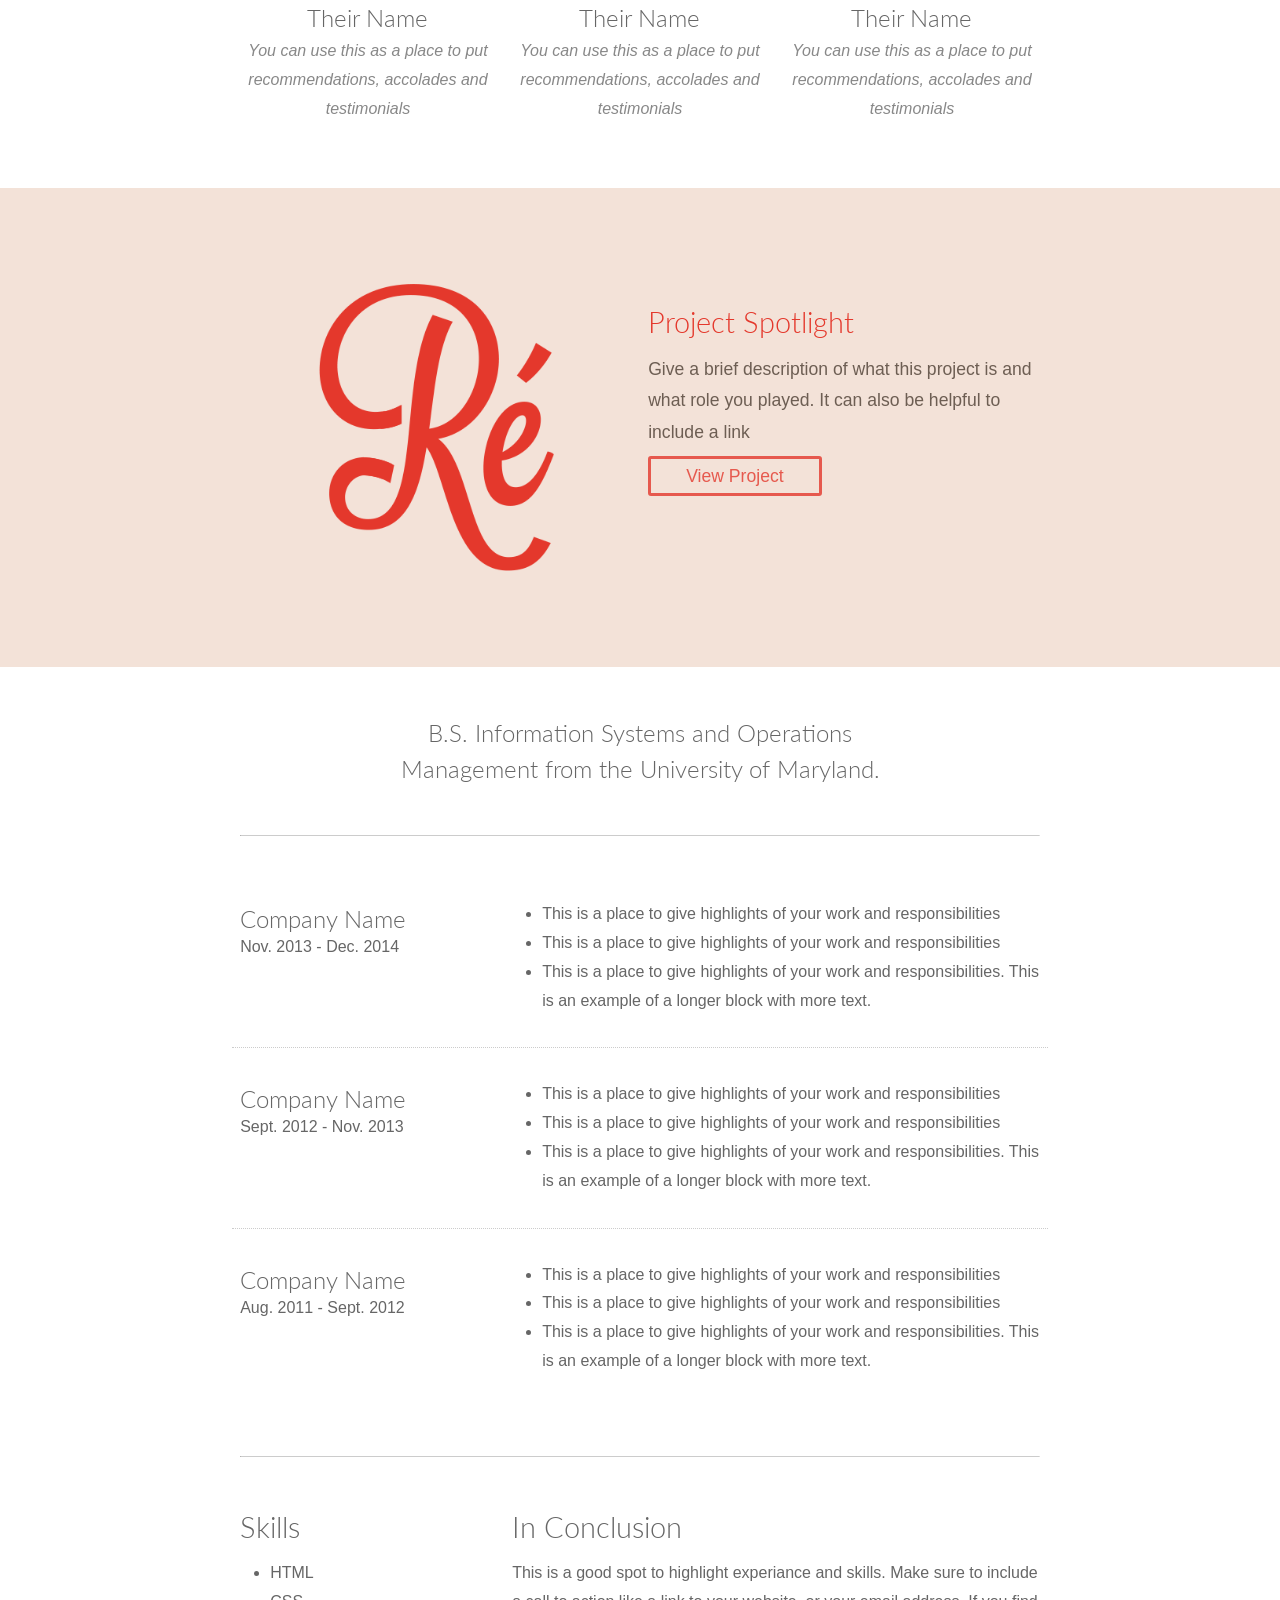
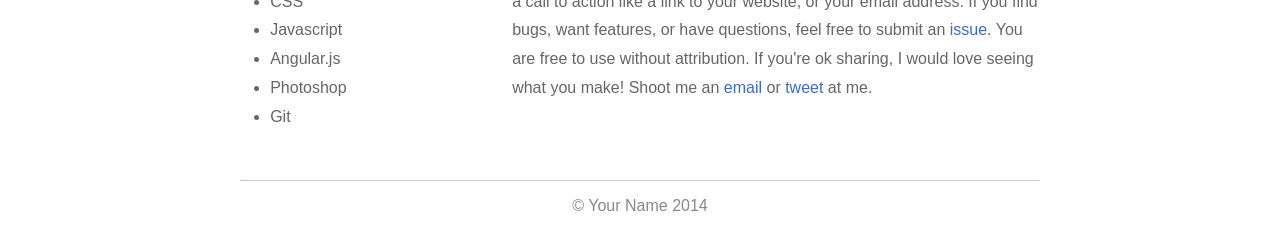
==== commit f56fd37c: "version1 resume" ====
--- a/index.html
+++ b/index.html
@@ -1,406 +1,189 @@
 <!DOCTYPE html>
-<!--[if lt IE 7]>      <html class="no-js lt-ie9 lt-ie8 lt-ie7"> <![endif]-->
-<!--[if IE 7]>         <html class="no-js lt-ie9 lt-ie8"> <![endif]-->
-<!--[if IE 8]>         <html class="no-js lt-ie9"> <![endif]-->
-<!--[if gt IE 8]><!-->
+<html lang="en">
+<head>
+	<meta charset="utf-8" />
+	<title>Tori Zhao Resume</title>
+	<meta name="viewport" content="width=device-width, initial-scale=1.0"/>
+	<!--Custom fonts. To improve load times, remove this and update the h1 styling in style.css--> 
+	<link href='http://fonts.googleapis.com/css?family=Lato:300,700' rel='stylesheet' type='text/css'>
+	<!-- stylesheets -->
+	<link rel="stylesheet" href="style.css" type="text/css" />
+	<!-- favicon -->
+	<link rel="shortcut icon" href="img/favicon.ico">
+	
+	<!-- just in case viewer is using Internet Explorer -->
+	<!--[if IE]><script src="http://html5shiv.googlecode.com/svn/trunk/html5.js"></script><![endif]-->
 
-<html class="no-js">
-<!--<![endif]-->
-
-
-<head>
-    <meta charset="utf-8">
-    <meta content="IE=edge,chrome=1" http-equiv="X-UA-Compatible">
-
-    <title>Case Study: Design for IoT</title>
-    <meta content="Case Study - Travelsmart" name="description">
-    <meta content="width=device-width" name="viewport">
-    <meta content="NOINDEX, NOFOLLOW" name="ROBOTS">
-    <!-- <link rel="stylesheet" href="css/bootstrap.min.css"> -->
-    <link href="css/bootstrap.css" rel="stylesheet">
-    <style>
-body {
-                padding-top: 60px;
-                padding-bottom: 40px;
-            }
-    </style>
-    <link href="css/bootstrap-responsive.min.css" rel="stylesheet">
-    <link href="css/main.css" rel="stylesheet">
-    <script src="js/vendor/modernizr-2.6.2-respond-1.1.0.min.js"></script><!-- Font  -->
-    <link href='http://fonts.googleapis.com/css?family=Lora' rel='stylesheet'
-    type='text/css'>
-    <link href='http://fonts.googleapis.com/css?family=Open+Sans:600,300' rel=
-    'stylesheet' type='text/css'>
 </head>
 
 <body>
-    <!--[if lt IE 7]>
-            <p class="chromeframe">You are using an <strong>outdated</strong> browser. Please <a href="http://browsehappy.com/">upgrade your browser</a> or <a href="http://www.google.com/chromeframe/?redirect=true">activate Google Chrome Frame</a> to improve your experience.</p>
-        <![endif]-->
-    <!-- This code is taken from http://twitter.github.com/bootstrap/examples/hero.html -->
-
-
-    <div class="navbar navbar-inverse navbar-fixed-top">
-        <div class="navbar-inner">
-            <div class="container">
-                <a class="btn btn-navbar" data-target=".nav-collapse"
-                data-toggle="collapse"><span class="icon-bar"></span>
-                <span class="icon-bar"></span> <span class=
-                "icon-bar"></span></a> <a class="brand" href=
-                "http://www.torizhao.com">Tori Zhao</a>
-
-                <div class="nav-collapse collapse">
-                    <ul class="nav" id="top-nav">
-                        <li>
-                            <a href="#section-1">Context</a>
-                        </li>
-
-
-                        <li>
-                            <a href="#section-2">Process</a>
-                        </li>
-
-
-                        <li>
-                            <a href="#section-3">Result</a>
-                        </li>
-
-
-                        <li>
-                            <a href="#section-4">Feedback</a>
-                        </li>
-                    </ul>
-                </div>
-                <!--/.nav-collapse -->
-            </div>
-        </div>
-    </div>
-
-
-    <div class="container content">
-        <!-- Main hero unit for a primary marketing message or call to action -->
-
-
-        <div class="hero-unit">
-            <h1>Designing for Internet Of Things</h1>
-
-
-            <h2>A smartcase idea for business traveler</h2>
-
-
-            <p>Project for IBM 2014 Design Hackday</p>
-        </div>
-
-
-        <div class="block" id="section-1">
-            <h2 class="page-header">Context</h2>
-
-
-            <div class="row">
-                <div class="span2">
-                </div>
-
-
-                <div class="span8">
-                    <p>Everyone talks about Internet of Things and Big Data. We
-                    all seeing how devices like smartphones are playing an
-                    important role in our life. However, is smartphone really
-                    that smart? How about other devices?</p>
-
-
-                    <p>Up until this day, devices still need us to give them
-                    orders and then they respond, but they still couldn’t solve
-                    problems just by themselves. For example, why can’t the
-                    coffee maker know when I have gotten out of my bed and
-                    start making coffee for me? Why do I still need to press
-                    that button and wait for my coffee?</p>
-
-
-                    <p>The IBM Design Internet of Things Hackday is about
-                    making stuff talk to each other and solve problems
-                    experienced by people. Our group of four designers was
-                    focusing on this persona -- <a href=
-                    "https://twitter.com/SaraDeyAtWork" target="_blank">Sara
-                    Dey</a>, a young business traveler who hopes her suitcase
-                    was smarter.</p>
-                </div>
-
-
-                <div class="span2">
-                </div>
-            </div>
-
-
-            <div class="row">
-                <div class="span1">
-                </div>
-
-
-                <div class="span9"><img class="img-responsive" src=
-                "img/persona.png">
-                </div>
-
-
-                <div class="span1">
-                </div>
-            </div>
-
-
-            <div class="row">
-                <div class="span6">
-                    <h2>Needs</h2>
-
-
-                    <p>Needs to ensure essential items accompany her on the
-                    trip, based on duration, climate and activities.</p>
-
-
-                    <p>Needs real-time information about her journey to make
-                    informed decisions.</p>
-
-
-                    <p>Needs to ensure all her items are accounted for
-                    throughout the journey.</p>
-                </div>
-
-
-                <div class="span6">
-                    <h2>Goals</h2>
-
-
-                    <p>Wants to spent the least amount of time preparing and
-                    departing.</p>
-
-
-                    <p>Wants to make informed decisions during her journey.</p>
-
-
-                    <p>Wants to ensure all personal items are accounted for at
-                    all times.</p>
-                </div>
-            </div>
-        </div>
-        <!-- end block -->
-
-
-        <div class="block" id="section-2">
-            <h2 class="page-header">Process</h2>
-
-
-            <div class="row">
-                <!-- empathy map -->
-
-
-                <div class="span2">
-                </div>
-
-
-                <div class="span8">
-                <p>Sara travels a lot with her suitcase, and she always
-                complains about it. We first started with the empathy map -- We
-                put ourselves on Sara’s position. What problems she faces when
-                she travel? What was her thoughts? How did she deal with the
-                situation?</p>
-                <br>
-                <img class="img-responsive" src="img/empathy-map.png">
-                </div>
-
-
-                <div class="span2">
-                </div>
-            </div>
-            <!-- end row -->
-
-
-            <div class="row">
-                <!-- journey map -->
-
-
-                <div class="span2">
-                </div>
-
-
-                <div class="span8">
-                <p>Empathy map helps us understand user's needs. We then moved
-                to the journey map. We tried to break down Sara’s business trip
-                into details, listing out all the possible problems she’s
-                facing. We divided Sara’s trip into 3 stages: pre-trip, during
-                the trip and returning from trip.</p>
-                <br>
-                <img class="img-responsive" src="img/journey-map.png">
-                </div>
-
-
-                <div class="span2">
-                </div>
-            </div>
-            <!-- end row -->
-
-
-            <div class="row">
-                <!-- Porblem areas -->
-
-
-                <div class="span2">
-                </div>
-
-
-                <div class="span8">
-                    <p>We started to narrow down the <em>problem
-                    areas.</em></p>
-                    <br>
-                    <img src="img/problem-areas.png"><br>
-                    <br>
-                    <br>
-
-
-                    <p>We started to notice the majority of problems are around
-                    her suitcase. If the suitcase is smarter, these problems
-                    will be solved.</p>
-                </div>
-
-
-                <div class="span2">
-                </div>
-            </div>
-
-
-            <div class="row">
-                <!-- Hills -->
-
-
-                <div class="span2">
-                </div>
-
-
-                <div class="span8">
-                    <p>Then, we moved on to craft 3 hills. Hills is the
-                    user-centric statements that define the mission and scope
-                    of a release. It is a method from IBM design thinking that
-                    helps designers to focus on solving problems. We pull out
-                    three hills from the problem areas we previously
-                    generated.</p>
-                    <br>
-                    <img src="img/hills.png"><br>
-                    <br>
-                    <br>
-
-
-                    <p>With the hills, we now know in what way suitcase can be
-                    improved.</p>
-                </div>
-
-
-                <div class="span2">
-                </div>
-            </div>
-        </div>
-        <!-- end block -->
-
-
-        <div class="block" id="section-3">
-            <h2 class="page-header">Result</h2>
-
-
-            <div class="row">
-                <div class="span2">
-                </div>
-
-
-                <div class="span8">
-                    <img src="img/suitcase.png"><br>
-                    <br>
-                    <br>
-
-
-                    <h3>Solution – TravelSmart Suitcase</h3>
-
-
-                    <p>A <em>chip-based</em> tag that is attached to any
-                    ordinary suitcase, and it’s turned into a TravelSmart
-                    suitcase.</p>
-
-
-                    <ul>
-                        <li style="list-style: none">This suitcase knows:</li>
-
-
-                        <li>Contents (What are the stuff in the suitcase?)</li>
-
-
-                        <li>Weight (How heavy is the suitcase?)</li>
-
-
-                        <li>Size (How big is the suitcase?)</li>
-                    </ul>
-
-
-                    <ul>
-                        <li style="list-style: none">It can talk to:</li>
-
-
-                        <li>The suitcase app</li>
-
-
-                        <li>Stuff around</li>
-
-
-                        <li>Airport tracking system</li>
-                    </ul>
-                </div>
-
-
-                <div class="span2">
-                </div>
-            </div>
-        </div>
-        <!-- end block -->
-
-
-        <div class="block" id="section-4">
-            <h2 class="page-header">Feedback</h2>
-
-
-            <h3>Some people looked at our project and gave feedbacks:</h3>
-            <br>
-            <br>
-
-
-            <div class="row">
-                <div class="span6">
-                    <p>“I can't wait for something like this to be designed.
-                    I'm not a business traveler but I do enjoy traveling with
-                    my family and for sure this will be an amazing help for
-                    mommies with little ones leaving things behind ;) “</p>
-                </div>
-
-
-                <div class="span6">
-                    <p>“Super preso, super idea. Loved how well articulated the
-                    design thinking was. The suitcase smart tags would be
-                    useful for many other users too (I travel infrequently for
-                    vacations and almost always leave something behind in hotel
-                    room :)”</p>
-                </div>
-            </div>
-        </div>
-    </div>
-    <!--end block-->
-
-
-    <footer>
-        <p>&copy; Tori Zhao 2014</p>
-    </footer>
-    <!-- /container -->
-    <script src=
-    "https://ajax.googleapis.com/ajax/libs/jquery/1.8.3/jquery.min.js"></script> <script>
-window.jQuery || document.write('<script src="js/vendor/jquery-1.8.3.min.js"><\/script>')
-    </script> <script src="js/vendor/bootstrap.min.js"></script> <script src="js/plugins.js"></script> <script src="js/main.js"></script> <script>
- $('#top-nav').onePageNav({
-                 currentClass: 'active',
-                 changeHash: true,
-                 scrollSpeed: 1200
-            });
-    </script>
+	
+	<!-- Header-->
+	<header>
+		<h1>Tori Zhao</h1>
+		<p>UX Designer</p>
+	</header>
+	
+	<div class="container">
+		
+		<!-- Introduction-->
+		<section class="center">
+			<h1>Hello there!</h1>
+			<p>
+				This is a good place to introduce yourself. What do you love to do? Where are you from? What is your current job?
+				This also might be a good place to link to your resume, email, or portfolio as well.
+			</p>
+		</section>
+		
+		<hr>
+		
+		<!-- Gallery Block-->
+		<section class="gallery">
+			<h1 class="center">Gallery</h1>
+			<div class="row">
+				<a href="#"><img src="img/re.png" class="grid-2"></a>
+				<a href="#"><img src="img/re.png" class="grid-2"></a>
+				<a href="#"><img src="img/re.png" class="grid-2"></a>
+				<a href="#"><img src="img/re.png" class="grid-2"></a>
+				<a href="#"><img src="img/re.png" class="grid-2"></a>
+				<a href="#"><img src="img/re.png" class="grid-2"></a>
+			</div>
+		</section>
+		
+		<hr>
+		
+		<!-- Testimonials-->	
+		<section class="testimonial">
+			<div class="row">
+				<div class="grid-2">
+					<img src="img/re.png">
+					<h2>Their Name</h2>
+					<p>You can use this as a place to put recommendations, accolades and testimonials</p>
+				</div>
+				
+				<div class="grid-2">
+					<img src="img/re.png">
+					<h2>Their Name</h2>
+					<p>You can use this as a place to put recommendations, accolades and testimonials</p>
+				</div>
+		
+				<div class="grid-2">
+					<img src="img/re.png">
+					<h2>Their Name</h2>
+					<p>You can use this as a place to put recommendations, accolades and testimonials</p>
+				</div>
+			</div>
+		</section>
+	</div> <!-- End container-->
+	
+	<!-- Spotlight -->
+	<section class="spotlight">
+		<div class="container">
+			<div class="row">
+				<div class="grid-3">
+					<img src="img/spotlight.jpg">
+				</div>
+				<div class="grid-3">
+					<h1>Project Spotlight</h1>
+					<p>Give a brief description of what this project is and what role you played. It can also be helpful to include a link</p>
+					<a href="#">View Project</a>
+				</div>
+			</div>
+		</div>
+	</section>
+	
+	
+	<!-- New container-->
+	<div class="container">
+	
+		<section class="education">	
+			<h2>B.S. Information Systems and Operations Management from the University of Maryland.</h2>
+		</section>
+		
+		<hr>
+			
+		<!--Experience Tables-->
+		<section class="experience">
+			<div class="row">
+				<div class="grid-2">
+					<h2>Company Name</h2>
+					<p>Nov. 2013 - Dec. 2014</p>
+				</div>
+				<div class="grid-4">
+					<ul>
+						<li>This is a place to give highlights of your work and responsibilities</li>
+						<li>This is a place to give highlights of your work and responsibilities</li>
+						<li>This is a place to give highlights of your work and responsibilities. This is an example of a longer block with more text.</li>
+					</ul>
+				</div>
+			</div>
+			<div class="row">
+				<div class="grid-2">
+					<h2>Company Name</h2>
+					<p>Sept. 2012 - Nov. 2013</p>
+				</div>
+				<div class="grid-4">
+					<ul>
+						<li>This is a place to give highlights of your work and responsibilities</li>
+						<li>This is a place to give highlights of your work and responsibilities</li>
+						<li>This is a place to give highlights of your work and responsibilities. This is an example of a longer block with more text.</li>
+					</ul>
+				</div>
+			</div>
+			<div class="row">
+				<div class="grid-2">
+					<h2>Company Name</h2>
+					<p>Aug. 2011 - Sept. 2012</p>
+				</div>
+				<div class="grid-4">
+					<ul>
+						<li>This is a place to give highlights of your work and responsibilities</li>
+						<li>This is a place to give highlights of your work and responsibilities</li>
+						<li>This is a place to give highlights of your work and responsibilities. This is an example of a longer block with more text.</li>
+					</ul>
+				</div>
+			</div>
+		</section>
+		
+		<hr>
+		
+		<section>
+			<!--List of skills-->
+			<div class="row">
+				<div class="grid-2">
+					<h1>Skills</h1>
+					<ul>
+						<li>HTML</li>
+						<li>CSS</li>
+						<li>Javascript</li>
+						<li>Angular.js</li>
+						<li>Photoshop</li>
+						<li>Git</li>
+					</ul>
+				</div>
+				
+				<div class="grid-4">
+					<h1>In Conclusion</h1>
+					<p>
+						This is a good spot to highlight experiance and skills. Make sure to include a call to action like a link to your website, or your email address.
+						If you find bugs, want features, or have questions, feel free to submit an <a href="https://github.com/philipcdavis/responsive-resume/issues">issue</a>. You are free to use without attribution.
+						If you're ok sharing, I would love seeing what you make! Shoot me an
+						<a href="mailto:Phillysoul11@gmail.com?Subject=Responsive%20Resume" target="_top">email</a> or
+						<a href="http://www.twitter.com/philipcdavis">tweet</a> at me.
+					</p>
+				</div>
+			</div>
+		</section>
+		
+		
+		
+		<!--Footer-->
+		<footer class="center">
+			<hr>
+			<span>&copy; Your Name 2014</span>
+		</footer>
+		
+	</div><!-- End Container -->
+	
 </body>
-</html>+</html>
--- a/style.css
+++ b/style.css
@@ -0,0 +1,324 @@
+*, *:before, *:after {
+  -moz-box-sizing: border-box; -webkit-box-sizing: border-box; box-sizing: border-box;
+}
+ 
+body {
+  font: 100% sans-serif;
+  margin: 0em;
+  background-color: #fff;
+  color: #666;
+}
+
+h1, h2, h3 {
+  font-family: 'Lato', sans-serif;
+  font-weight: 300;
+}
+
+a {
+  color: #3d6dbe;
+  text-decoration: none;
+}
+
+a:focus,
+a:hover {
+  color: #6594e0;
+}
+
+p {
+  font-size: 1em;
+  line-height: 1.8;
+  margin-top: 0em;
+}
+
+img {
+  max-width: 100%;
+}
+
+hr {
+  border-top: 1px solid #ccc;
+  border-bottom: none;
+  margin-top: 3em;
+  margin-bottom: 2em;
+}
+
+header {
+  background-color: #999;
+  background-image: url(img/background.jpg);
+  background-repeat: no-repeat;
+  background-position: center center;
+  -webkit-background-size: cover;
+  -moz-background-size: cover;
+  -o-background-size: cover;
+  background-size: cover;
+  margin-bottom: 4em;
+  text-align: center;
+  height: 500px;
+ 
+}
+
+header h1 {
+  color: white;
+  font-size: 2em;
+  margin: 0;
+  letter-spacing: 1px;
+  opacity: 1;
+  text-shadow: 0 3px 0 rgba(0,0,0, 0.5);
+  position: relative;
+  top: 370px;
+  font-weight: 700;
+}
+
+header p {
+  color: #fff;
+  font-size: 1.1em;
+  padding-bottom: 1.3em;
+  padding-top: .5em;
+  opacity: .9;
+  position: relative;
+  top: 360px;
+}
+
+section h1 {
+  font-size: 1.8em;
+  line-height: 1em;
+  margin-bottom: .6em;
+}
+
+/* Same font-size and line-height as p element */
+section ul li, section ol li {
+  font-size: 1em;
+  margin-left: -10px;
+  line-height: 1.8;
+}
+
+footer {
+  margin-bottom: 1em;
+  color: #888;
+}
+
+footer hr {
+  margin-top: 2em;
+  margin-bottom: 1em;
+}
+
+.center {
+  text-align: center;
+}
+
+@media screen and (min-width: 50em) {
+  header {
+    height: 700px;
+  }
+  
+  header h1 {
+    font-size: 3.2em;
+    top: 540px;
+  }
+  
+  header p {
+    top: 530px;
+    font-size: 1.5em;
+  }
+}
+
+
+/* ------------------- Grid -------------------*/
+
+.container {
+  max-width: 50em;
+  width:92%;
+  margin-right: auto;
+  margin-left: auto;
+}
+
+.row {
+  clear: both;
+  margin-right: -1%;
+  margin-left:  -1%;
+  
+}
+
+.row:before,
+.row:after {
+    content: " "; /* 1 */
+    display: table; /* 2 */
+}
+
+.row:after {
+    clear: both;
+}
+
+/**
+ * For IE 6/7 only
+ */
+.row {
+  *zoom: 1;
+}
+
+.grid-1,
+.grid-2,
+.grid-3,
+.grid-4,
+.grid-5,
+.grid-6 {
+  float: left;
+  width:100%;
+  padding: 0 1%;
+  margin-left: auto;
+  margin-right: auto;
+}
+
+@media screen and (min-width: 40em) {
+  .grid-1 { width: 16.6666666%; }
+  .grid-2 { width: 33.3333333%; }
+  .grid-3 { width: 50%; }
+  .grid-4 { width: 66.6666666%; }
+  .grid-5 { width: 83.3333333%; }
+  .grid-6 { width: 100%; }
+
+}
+
+/* -------------------Custom Blocks----------------- */
+
+/* Gallery */
+
+.gallery [class*="grid-2"], .gallery [class*="grid-3"]  {
+  margin-bottom: 1%;
+  margin-top: 1%;
+  width: 50%;
+}
+
+.gallery a img {
+  -webkit-transform: translateZ(0); /* Fix chrome pixel shift */
+  transition: opacity .2s ease;
+  opacity: 1;
+}
+
+.gallery a img:hover {
+  opacity: .8;
+}
+
+@media screen and (min-width: 40em) {
+  .gallery .grid-2 {
+    width: 33.3333333%;
+  }
+}
+
+
+/* Experience */
+.experience [class*="row"] {
+  border-bottom: dotted 1px #ccc;
+  padding-top: 1em;
+  padding-bottom: 1em;
+}
+
+.experience h2 {
+  margin-bottom: 0;
+}
+
+.experience h2, .experience p {
+  text-align: center;
+}
+
+.experience [class*="row"]:last-of-type {
+  border: none;
+}
+
+@media screen and (min-width: 40em) {
+  .experience h2, .experience p {
+    text-align: left;
+  }
+}
+
+
+/* Education Block */
+.education {
+  font-family: "Lato", sans-serif;
+  line-height: 1.5;
+  margin-bottom: 0;
+  text-align: center;
+  margin: 0 auto;
+}
+
+@media screen and (min-width: 40em) {
+  .education {
+    width: 70%;
+  }
+}
+
+
+/* Testimonials */
+.testimonial {
+  text-align: center;
+  margin-bottom: 30px;
+}
+
+.testimonial img {
+  height: 4em;
+  border-radius: 3px;
+  margin-left: auto;
+  margin-right: auto;
+  display: block;
+  margin-top: 40px;
+}
+
+.testimonial p {
+  font-style: italic;
+  color: #888;
+  margin-top:  -15px;
+}
+
+/* Spotlight */
+.spotlight {
+  background-color: #f3e2d8;
+  padding: 3em 1em;
+  margin-top: 3em;
+  margin-bottom: 3em;
+  text-align: center;
+}
+
+.spotlight img {
+  width: 60%;
+  max-width: 250px;
+  margin-left: auto;
+  margin-right: auto;
+  display: block;
+}
+
+.spotlight h1 {
+  color: #e4382c;
+}
+
+.spotlight p {
+  color: #6d5e53;
+  font-size: 1.1em;
+}
+
+.spotlight a {
+  background-color: transparent;
+  border: 3px solid #e4382c;
+  padding: 7px 35px;
+  border-radius: 3px;
+  color: #e4382c;
+  font-size: 1.1em;
+  opacity: .8;
+  margin-bottom: 10px;
+}
+
+.spotlight a:hover {
+  opacity: 1;
+  cursor: pointer;
+}
+
+@media screen and (min-width: 40em) {
+  .spotlight {
+    padding: 6em;
+    text-align: left;
+  }
+  
+  .spotlight h1, .spotlight p {
+    text-align: left;
+  }
+  
+}
+
